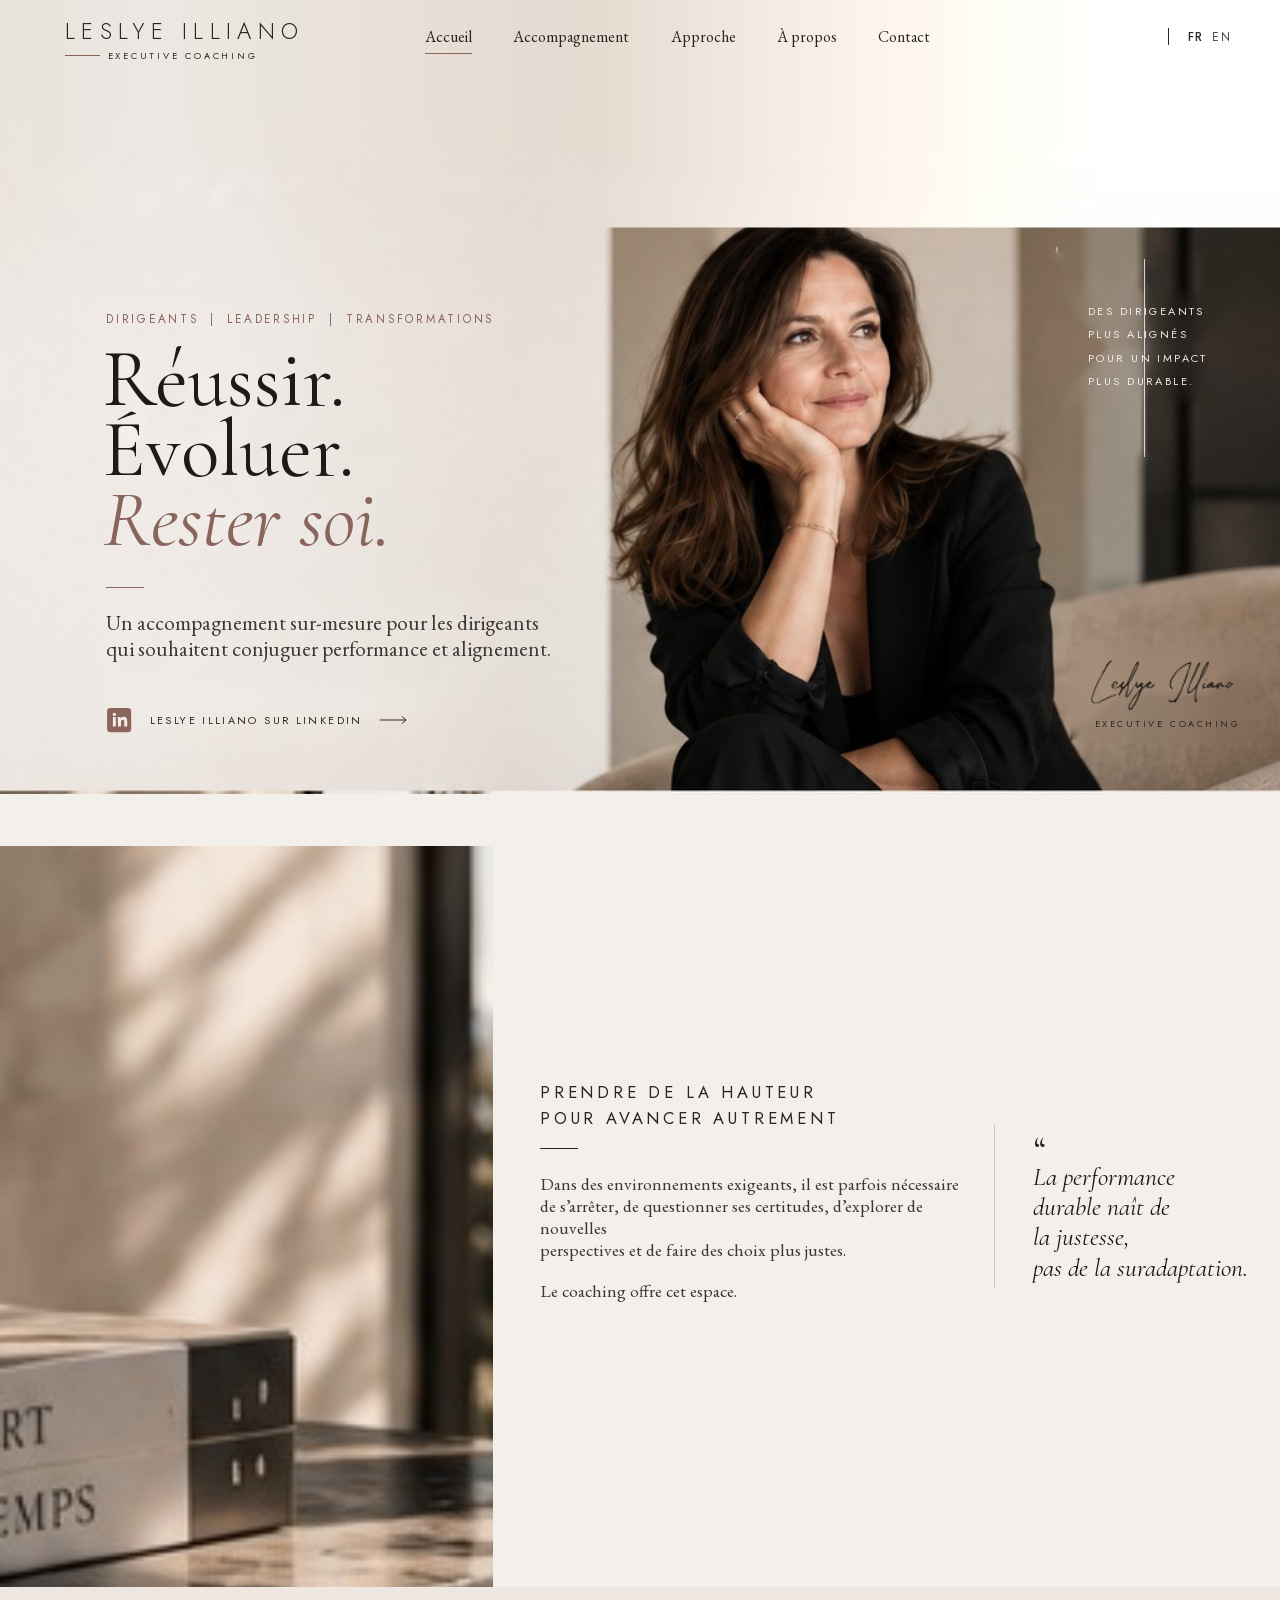
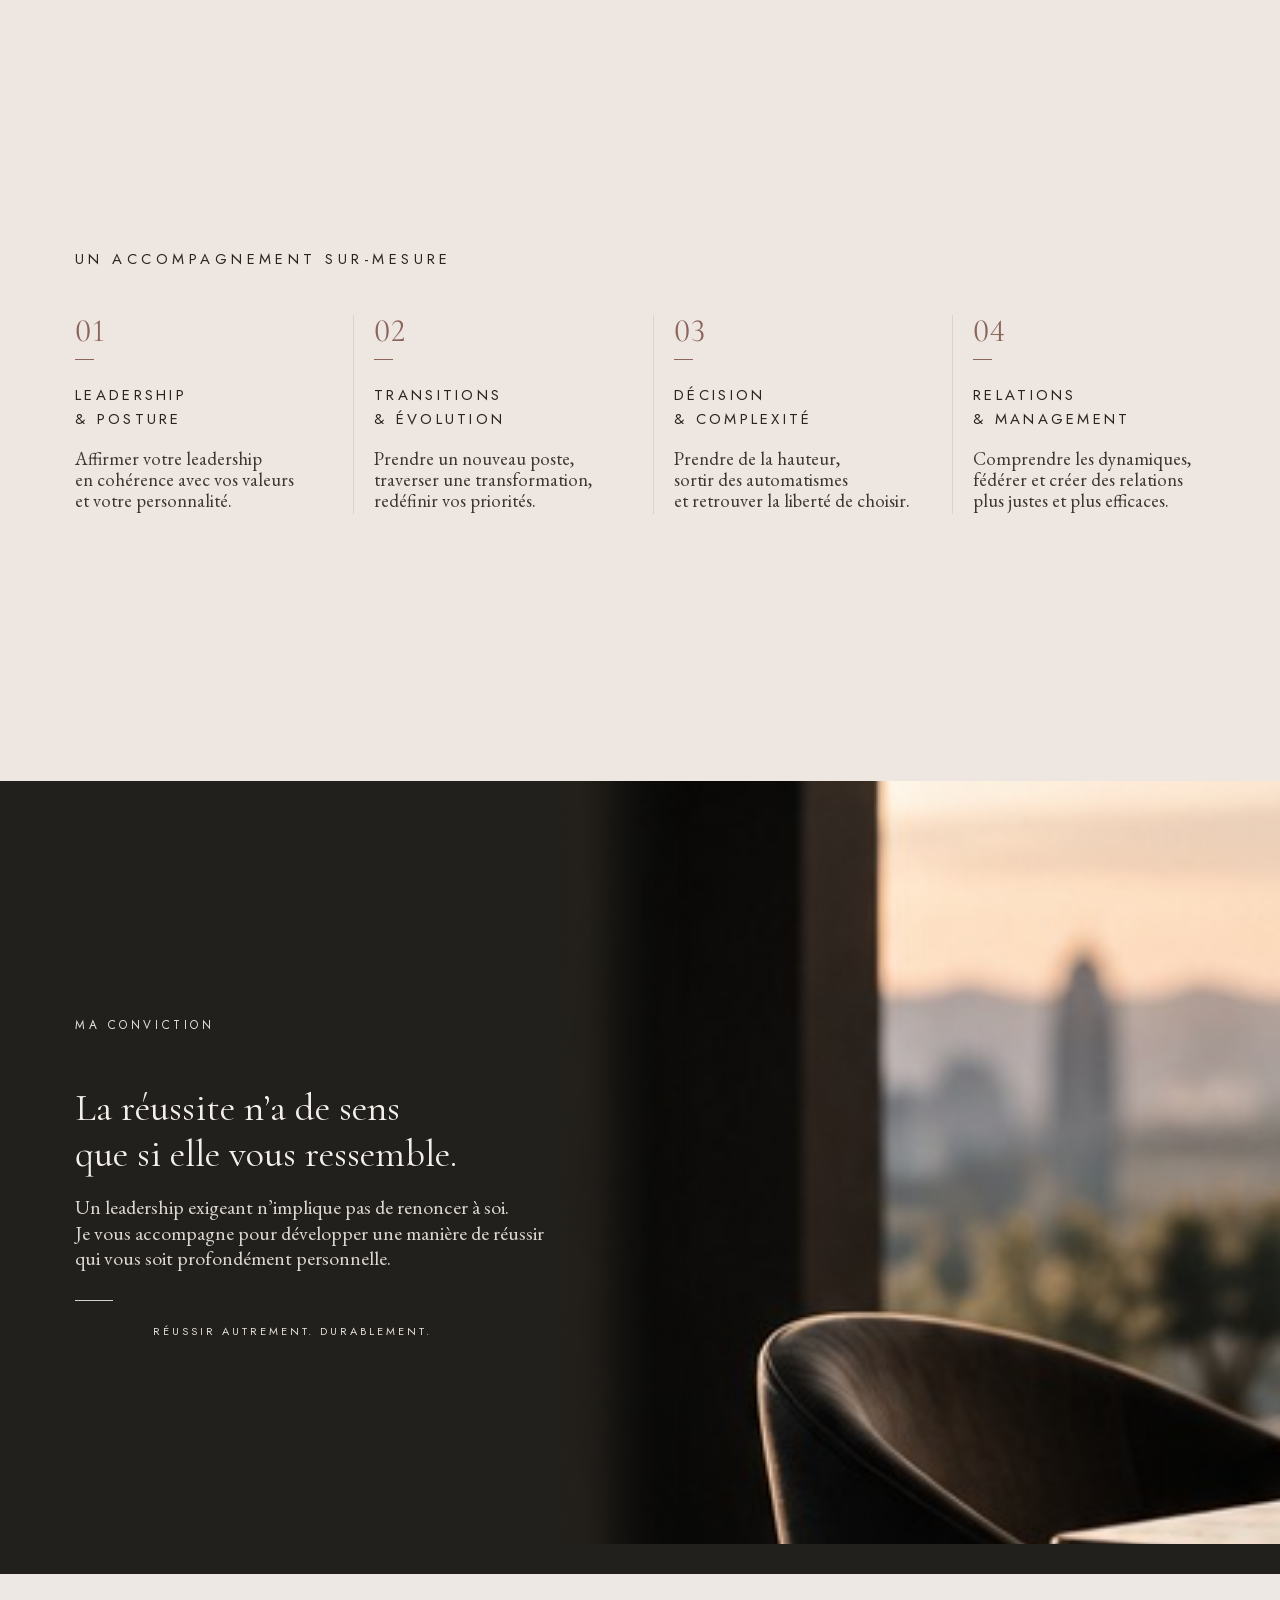
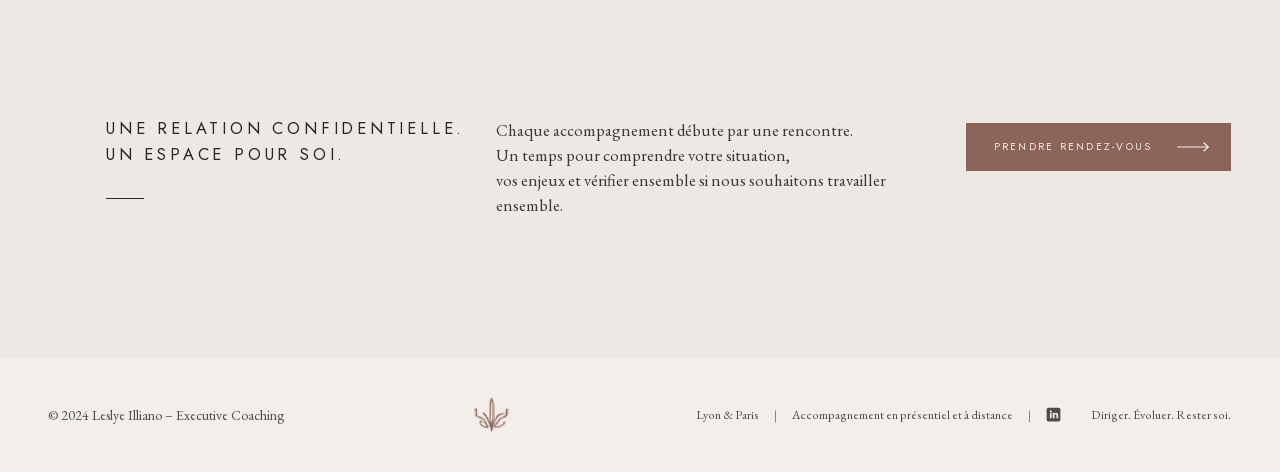
==== index.html @ 9c1503a8 "Nettoyage de la page rendez-vous, LinkedIn dans le hero, fiabilisation des apparitions Co-Authored-B" ====
<!DOCTYPE html>
<html lang="fr">
<head>
<meta charset="utf-8">
<meta name="viewport" content="width=device-width, initial-scale=1">
<title>Leslye Illiano – Executive Coaching</title>
<meta name="description" content="Un accompagnement sur-mesure pour les dirigeants qui souhaitent conjuguer performance et alignement. Réussir. Évoluer. Rester soi.">
<link rel="stylesheet" href="fonts.css?v=14">
<link rel="stylesheet" href="style.css?v=14">
</head>
<body>

<!-- ===== HEADER (fixe) ===== -->
<header class="header" id="header">
  <a class="logo" href="#accueil">
    <span class="logo-name">LESLYE ILLIANO</span>
    <span class="logo-sub"><i></i>EXECUTIVE COACHING</span>
  </a>
  <nav class="nav">
    <a href="#accueil" class="active">Accueil</a>
    <a href="#accompagnement">Accompagnement</a>
    <a href="#approche">Approche</a>
    <a href="#apropos">À propos</a>
    <a href="#contact">Contact</a>
  </nav>
  <div class="lang"><span class="bar"></span><a href="#" class="on">FR</a><a href="#">EN</a></div>
</header>

<!-- ===== HERO ===== -->
<section class="hero" id="accueil">
  <div class="hero-bg"></div>
  <div class="inner">
    <div class="hero-left">
      <p class="hero-tags reveal" style="--d:.1s">DIRIGEANTS&nbsp;&nbsp;|&nbsp;&nbsp;LEADERSHIP&nbsp;&nbsp;|&nbsp;&nbsp;TRANSFORMATIONS</p>
      <h1 class="hero-title"><span class="reveal" style="--d:.25s">Réussir.</span><span class="reveal" style="--d:.4s">Évoluer.</span><span class="reveal rose" style="--d:.55s"><em>Rester soi.</em></span></h1>
      <span class="rule rule-rose reveal line" style="--d:.7s"></span>
      <p class="hero-text reveal" style="--d:.8s">Un accompagnement sur-mesure pour les dirigeants<br> qui souhaitent conjuguer performance et alignement.</p>
      <a class="hero-linkedin reveal" style="--d:1s" href="https://www.linkedin.com/in/leslye-illiano1234/" target="_blank" rel="noopener">
        <span class="li-badge"><svg viewBox="0 0 24 24" aria-hidden="true"><rect x="1" y="1" width="22" height="22" rx="3"/><path class="in" d="M6.3 9.2h2.7v8.6H6.3zM7.65 5.2a1.55 1.55 0 1 1 0 3.1 1.55 1.55 0 0 1 0-3.1zM10.7 9.2h2.6v1.2c.4-.7 1.3-1.4 2.7-1.4 2.9 0 3.4 1.9 3.4 4.3v4.5h-2.7v-4c0-1 0-2.2-1.4-2.2s-1.6 1-1.6 2.1v4.1h-2.7z"/></svg></span>
        <span>Leslye Illiano sur LinkedIn</span>
        <svg class="arrow" viewBox="0 0 26 8"><path d="M0 4h24.5M21 .8 24.6 4 21 7.2"/></svg>
      </a>
    </div>

    <span class="vline vline-2 reveal line-v" style="--d:1.1s"></span>
    <p class="hero-right reveal" style="--d:1.2s">DES DIRIGEANTS<br> PLUS ALIGNÉS<br> POUR UN IMPACT<br> PLUS DURABLE.</p>

    <div class="signature reveal" style="--d:1.4s">
      <img src="assets/signature.png" alt="Leslye Illiano">
      <span>EXECUTIVE COACHING</span>
    </div>
  </div>
</section>

<!-- ===== HAUTEUR ===== -->
<section class="hauteur" id="approche">
  <div class="hauteur-photo photo-reveal" data-parallax="0.07"><img src="assets/table.jpg" alt=""></div>
  <div class="inner">
    <div class="hauteur-body">
      <h2 class="caps-title reveal" style="--d:.1s">PRENDRE DE LA HAUTEUR<br> POUR AVANCER AUTREMENT</h2>
      <span class="rule rule-dark reveal line" style="--d:.3s"></span>
      <p class="reveal" style="--d:.4s">Dans des environnements exigeants, il est parfois nécessaire<br> de s’arrêter, de questionner ses certitudes, d’explorer de nouvelles<br> perspectives et de faire des choix plus justes.</p>
      <p class="last reveal" style="--d:.55s">Le coaching offre cet espace.</p>
    </div>
    <blockquote class="quote reveal" style="--d:.7s">
      <span class="qmark">“</span>
      <p>La performance<br> durable naît de<br> la justesse,<br> pas de la suradaptation.</p>
    </blockquote>
  </div>
</section>

<!-- ===== ACCOMPAGNEMENT ===== -->
<section class="offres" id="accompagnement">
  <div class="inner">
    <p class="section-label reveal" style="--d:.1s">UN ACCOMPAGNEMENT SUR-MESURE</p>
    <div class="cols">
      <article class="col reveal" style="--d:.25s">
        <span class="num">01</span><span class="rule rule-num"></span>
        <h3>LEADERSHIP<br> &amp; POSTURE</h3>
        <p>Affirmer votre leadership<br> en cohérence avec vos valeurs<br> et votre personnalité.</p>
      </article>
      <article class="col reveal" style="--d:.4s">
        <span class="num">02</span><span class="rule rule-num"></span>
        <h3>TRANSITIONS<br> &amp; ÉVOLUTION</h3>
        <p>Prendre un nouveau poste,<br> traverser une transformation,<br> redéfinir vos priorités.</p>
      </article>
      <article class="col reveal" style="--d:.55s">
        <span class="num">03</span><span class="rule rule-num"></span>
        <h3>DÉCISION<br> &amp; COMPLEXITÉ</h3>
        <p>Prendre de la hauteur,<br> sortir des automatismes<br> et retrouver la liberté de choisir.</p>
      </article>
      <article class="col reveal" style="--d:.7s">
        <span class="num">04</span><span class="rule rule-num"></span>
        <h3>RELATIONS<br> &amp; MANAGEMENT</h3>
        <p>Comprendre les dynamiques,<br> fédérer et créer des relations<br> plus justes et plus efficaces.</p>
      </article>
    </div>
  </div>
</section>

<!-- ===== CONVICTION ===== -->
<section class="conviction" id="apropos">
  <div class="conviction-photo photo-reveal" data-parallax="0.07"><img src="assets/city.jpg" alt=""></div>
  <div class="inner">
    <div class="conviction-body">
      <p class="section-label light reveal" style="--d:.1s">MA CONVICTION</p>
      <span class="rule rule-light reveal line" style="--d:.25s"></span>
      <h2 class="reveal" style="--d:.35s">La réussite n’a de sens<br> que si elle vous ressemble.</h2>
      <p class="text reveal" style="--d:.55s">Un leadership exigeant n’implique pas de renoncer à soi.<br> Je vous accompagne pour développer une manière de réussir<br> qui vous soit profondément personnelle.</p>
      <span class="rule rule-light rule-bottom reveal line" style="--d:.7s"></span>
      <p class="claim reveal" style="--d:.8s">RÉUSSIR AUTREMENT. DURABLEMENT.</p>
    </div>
  </div>
</section>

<!-- ===== CONTACT ===== -->
<section class="contact" id="contact">
  <div class="inner">
    <div class="contact-left">
      <h2 class="caps-title reveal" style="--d:.1s">UNE RELATION CONFIDENTIELLE.<br> UN ESPACE POUR SOI.</h2>
      <span class="rule rule-dark reveal line" style="--d:.3s"></span>
    </div>
    <p class="contact-text reveal" style="--d:.35s">Chaque accompagnement débute par une rencontre.<br> Un temps pour comprendre votre situation,<br> vos enjeux et vérifier ensemble si nous souhaitons travailler ensemble.</p>
    <a href="rendez-vous.html" class="btn btn-contact reveal" style="--d:.55s">PRENDRE RENDEZ-VOUS
      <svg class="arrow" viewBox="0 0 26 8"><path d="M0 4h24.5M21 .8 24.6 4 21 7.2"/></svg>
    </a>
  </div>
</section>

<!-- ===== FOOTER ===== -->
<footer class="footer">
  <div class="inner">
    <p class="copy">© 2024 Leslye Illiano – Executive Coaching</p>
    <img class="lotus" src="assets/lotus.png" alt="">
    <p class="meta">
      <span>Lyon &amp; Paris</span><span class="sep">|</span>
      <span>Accompagnement en présentiel et à distance</span><span class="sep">|</span>
      <a href="https://www.linkedin.com/in/leslye-illiano1234/" class="linkedin" target="_blank" rel="noopener" aria-label="Profil LinkedIn de Leslye Illiano"><svg viewBox="0 0 24 24"><rect x="1" y="1" width="22" height="22" rx="3"/><path class="in" d="M6.3 9.2h2.7v8.6H6.3zM7.65 5.2a1.55 1.55 0 1 1 0 3.1 1.55 1.55 0 0 1 0-3.1zM10.7 9.2h2.6v1.2c.4-.7 1.3-1.4 2.7-1.4 2.9 0 3.4 1.9 3.4 4.3v4.5h-2.7v-4c0-1 0-2.2-1.4-2.2s-1.6 1-1.6 2.1v4.1h-2.7z"/></svg></a>
      <span>Diriger. Évoluer. Rester soi.</span>
    </p>
  </div>
</footer>

<script src="script.js?v=14"></script>
</body>
</html>
---- fonts.css ----
@font-face { font-family: 'Cormorant Garamond'; font-style: italic; font-weight: 400; font-display: swap; src: url('assets/fonts/CormorantGaramond-400i.woff2') format('woff2'); }
@font-face { font-family: 'Cormorant Garamond'; font-style: normal; font-weight: 400; font-display: swap; src: url('assets/fonts/CormorantGaramond-400.woff2') format('woff2'); }
@font-face { font-family: 'Cormorant Garamond'; font-style: normal; font-weight: 500; font-display: swap; src: url('assets/fonts/CormorantGaramond-500.woff2') format('woff2'); }
@font-face { font-family: 'EB Garamond'; font-style: italic; font-weight: 400; font-display: swap; src: url('assets/fonts/EBGaramond-400i.woff2') format('woff2'); }
@font-face { font-family: 'EB Garamond'; font-style: normal; font-weight: 400; font-display: swap; src: url('assets/fonts/EBGaramond-400.woff2') format('woff2'); }
@font-face { font-family: 'Jost'; font-style: normal; font-weight: 300; font-display: swap; src: url('assets/fonts/Jost-300.woff2') format('woff2'); }
@font-face { font-family: 'Jost'; font-style: normal; font-weight: 400; font-display: swap; src: url('assets/fonts/Jost-400.woff2') format('woff2'); }
@font-face { font-family: 'Jost'; font-style: normal; font-weight: 500; font-display: swap; src: url('assets/fonts/Jost-500.woff2') format('woff2'); }
---- style.css ----
/* ------------------------------------------------------------------
   Leslye Illiano – Executive Coaching
   Calibrage : maquette 1024 px de large → 1rem = 10 px à 1024 px.
   Mise en page fluide : les blocs se placent en flux, le texte peut
   se réorganiser si nécessaire.
   ------------------------------------------------------------------ */
:root {
  --ink: #2b2520;
  --ink-soft: #3d3733;
  --rose: #8b645a;
  --rose-text: #89655c;
  --cream: #f3eee9;
  --bg-hauteur: #f3efea;
  --bg-offres: #eee6e0;
  --bg-dark: #22201c;
  --bg-contact: #eee8e5;
  --bg-footer: #f3eee9;
  --serif: "EB Garamond", "Cormorant Garamond", Georgia, serif;
  --display: "Cormorant Garamond", "EB Garamond", Georgia, serif;
  --sans: "Jost", "Futura", "Helvetica Neue", Arial, sans-serif;
  --ease: cubic-bezier(.2, .65, .2, 1);
  --section-h: min(100vh, 62vw);   /* hauteur "expérience" d'une section, sans vide excessif */
}

html { font-size: calc(100vw / 102.4); -webkit-text-size-adjust: 100%; scroll-behavior: smooth; }
* { box-sizing: border-box; margin: 0; padding: 0; }
body { font-family: var(--serif); color: var(--ink); background: var(--cream); -webkit-font-smoothing: antialiased; overflow-x: hidden; }
a { color: inherit; text-decoration: none; }
img { display: block; max-width: 100%; }

section, footer { position: relative; width: 100%; overflow: hidden; }
section { min-height: var(--section-h); display: flex; align-items: center; scroll-margin-top: 6rem; }
.inner { position: relative; width: 100%; }

/* ==================== apparition au scroll ==================== */
.reveal { opacity: 0; transform: translateY(2.4rem); transition: opacity 1.2s var(--ease) var(--d, 0s), transform 1.2s var(--ease) var(--d, 0s); will-change: opacity, transform; }
.reveal.in { opacity: 1; transform: none; }
.reveal.line { transform: scaleX(0); transform-origin: left center; }
.reveal.line-v { transform: scaleY(0); transform-origin: center top; }
.reveal.line.in, .reveal.line-v.in { transform: none; }
.photo-reveal img { transform: scale(1.08); transition: transform 2.2s var(--ease); }
.photo-reveal.in img { transform: scale(1); }
[data-parallax] { will-change: transform; }

/* ==================== éléments communs ==================== */
.rule { display: block; height: 0.1rem; width: 3rem; }
.rule-rose { background: var(--rose); }
.rule-dark { background: var(--ink); }
.rule-light { background: #d8d2cb; }
.rule-num { background: var(--rose); width: 1.5rem; }

.arrow { width: 2.6rem; height: 0.8rem; fill: none; stroke: currentColor; stroke-width: 0.9; stroke-linecap: round; stroke-linejoin: round; overflow: visible; transition: transform .4s var(--ease); flex: none; }

.btn {
  display: inline-flex; align-items: center; justify-content: space-between; gap: 2rem;
  background: var(--rose); color: #f4efe9;
  font-family: var(--sans); font-weight: 400; font-size: 0.82rem; letter-spacing: 0.22em; line-height: 1.2;
  padding: 0 1.6rem 0 2.2rem; height: 3.6rem; white-space: nowrap;
  transition: background .3s, opacity 1.2s var(--ease) var(--d, 0s), transform 1.2s var(--ease) var(--d, 0s);
}
.btn:hover { background: #7a564d; }
.btn:hover .arrow { transform: translateX(0.4rem); }
.btn .arrow { width: 2.7rem; }

.caps-title { font-family: var(--sans); font-weight: 400; font-size: 1.32rem; letter-spacing: 0.23em; line-height: 2.1rem; color: var(--ink); }
.section-label { font-family: var(--sans); font-weight: 400; letter-spacing: 0.3em; color: var(--ink); }

/* ==================== HEADER (fixe) ==================== */
.header { position: fixed; top: 0; left: 0; right: 0; height: 6rem; z-index: 100; transition: background-color .5s var(--ease), box-shadow .5s var(--ease); }
.header.scrolled { background-color: rgba(243, 238, 233, .94); -webkit-backdrop-filter: blur(10px); backdrop-filter: blur(10px); box-shadow: 0 0.1rem 0 rgba(43, 37, 32, .06); }
.logo { position: absolute; left: 5.2rem; top: 1.6rem; font-family: var(--sans); color: var(--ink); }
.logo-name { display: block; font-weight: 300; font-size: 1.8rem; letter-spacing: 0.28em; line-height: 1.8rem; white-space: nowrap; }
.logo-sub { display: flex; align-items: center; margin-top: 0.5rem; font-size: 0.74rem; letter-spacing: 0.3em; font-weight: 400; color: var(--ink); white-space: nowrap; }
.logo-sub i { display: inline-block; width: 2.8rem; height: 0.1rem; background: var(--rose); margin-right: 0.6rem; }
.nav { position: absolute; left: 34rem; top: 2.15rem; display: flex; gap: 3.3rem; font-size: 1.25rem; line-height: 1.6rem; color: var(--ink); }
.nav a { position: relative; white-space: nowrap; transition: color .3s; }
.nav a::after { content: ""; position: absolute; left: 0; right: 0; bottom: -0.55rem; height: 0.1rem; background: var(--rose); transform: scaleX(0); transform-origin: left center; transition: transform .45s var(--ease); }
.nav a.active::after, .nav a:hover::after { transform: scaleX(1); }
.nav a:hover { color: var(--rose); }
.lang { position: absolute; right: 3.9rem; top: 2.2rem; display: flex; align-items: center; font-family: var(--sans); font-size: 0.95rem; letter-spacing: 0.12em; color: var(--ink); }
.lang .bar { width: 0.1rem; height: 1.4rem; background: var(--ink); margin-right: 1.5rem; }
.lang a { margin-left: 0.7rem; opacity: 0.85; }
.lang a.on { margin-left: 0; font-weight: 500; opacity: 1; }

/* ==================== HERO ==================== */
.hero { height: clamp(51.3rem, 100vh, 62vw); background: #efeae6; display: block; }
.hero-bg { position: absolute; inset: 0; background: #efeae6 url("assets/hero.jpg") center bottom / 100% auto no-repeat; }
.hero .inner { position: absolute; left: 0; right: 0; bottom: 0; height: 51.3rem; }

.hero-left { position: absolute; left: 8.5rem; top: 12.7rem; width: 40rem; }
.hero-tags { font-family: var(--sans); font-weight: 400; font-size: 0.92rem; letter-spacing: 0.24em; color: var(--rose-text); white-space: nowrap; }
.hero-title { margin: 1.4rem 0 0 -0.3rem; font-family: var(--display); font-weight: 400; font-size: 6.4rem; line-height: 5.6rem; color: #1e1a17; }
.hero-title span { display: block; }
.hero-title span.rose { color: var(--rose-text); }
.hero-title em { font-style: italic; font-weight: 400; }
.hero-left .rule-rose { margin-top: 2.6rem; }
.hero-text { margin-top: 1.7rem; font-size: 1.68rem; line-height: 2.1rem; color: var(--ink-soft); max-width: 38rem; }

.vline { position: absolute; width: 0.1rem; background: rgba(255,255,255,.75); }
.vline-2 { left: 91.5rem; top: 8.5rem; height: 15.8rem; }
.hero-right { position: absolute; left: 87rem; top: 11.8rem; font-family: var(--sans); font-weight: 400; font-size: 0.88rem; letter-spacing: 0.22em; line-height: 1.86rem; color: #f3eee9; white-space: nowrap; }
.signature { position: absolute; left: 86.8rem; top: 40.5rem; width: 13.2rem; text-align: center; }
.signature img { width: 13.2rem; height: auto; }
.signature span { display: block; margin-top: 0.4rem; font-family: var(--sans); font-size: 0.72rem; letter-spacing: 0.28em; color: #2b2520; white-space: nowrap; }

/* ==================== HAUTEUR ==================== */
.hauteur { background: var(--bg-hauteur); }
.hauteur-photo { position: absolute; left: 0; top: 0; bottom: 0; width: 39.4rem; overflow: hidden; }
.hauteur-photo img { position: absolute; left: 0; top: -8%; width: 100%; height: 116%; object-fit: cover; }
.hauteur .inner { display: flex; align-items: flex-start; padding: 3.7rem 2.6rem 3.7rem 43.2rem; gap: 2rem; }
.hauteur-body { flex: 1 1 auto; max-width: 38.5rem; }
.hauteur-body .rule-dark { margin: 1.3rem 0 1.9rem; }
.hauteur-body p { font-size: 1.4rem; line-height: 1.75rem; color: var(--ink-soft); }
.hauteur-body p.last { margin-top: 1.6rem; }
.quote { position: relative; flex: 0 0 auto; margin-top: 3.6rem; padding: 0.6rem 0 0.4rem 3rem; border-left: 0.1rem solid #cfc6bd; }
.quote .qmark { display: block; font-family: var(--display); font-size: 3rem; line-height: 1; height: 1.6rem; color: var(--ink); }
.quote p { margin-top: 0.8rem; font-family: var(--display); font-style: italic; font-weight: 400; font-size: 2.05rem; line-height: 2.43rem; color: #1e1a17; }

/* ==================== OFFRES ==================== */
.offres { background: var(--bg-offres); }
.offres .inner { padding: 2.3rem 4rem 2.6rem 6rem; }
.offres .section-label { font-size: 1.19rem; }
.cols { display: grid; grid-template-columns: repeat(4, 1fr); column-gap: 3.4rem; margin-top: 2.4rem; }
.col { position: relative; padding: 1.2rem 0 0; }
.col + .col::before { content: ""; position: absolute; left: -1.7rem; top: 1.2rem; bottom: 0.2rem; width: 0.1rem; background: rgba(60,40,30,.10); transition: opacity .5s var(--ease); }
/* fond animé au survol : un calque qui déborde légèrement de la carte */
.col::after { content: ""; position: absolute; inset: -0.6rem -1.4rem -1.4rem -1.4rem; background: var(--rose); border-radius: 0.2rem; opacity: 0; transform: scaleY(.92); transform-origin: center top; transition: opacity .55s var(--ease), transform .55s var(--ease); z-index: 0; pointer-events: none; }
.col > * { position: relative; z-index: 1; transition: color .5s var(--ease), background-color .5s var(--ease); }
.col:hover::after, .col:focus-within::after { opacity: 1; transform: scaleY(1); }
.col:hover + .col::before, .col:hover::before { opacity: 0; }
.col:hover .num, .col:hover h3, .col:hover p { color: #f6f0ea; }
.col:hover .rule-num { background: rgba(246,240,234,.7); }
.num { display: block; font-family: var(--display); font-weight: 400; font-size: 2.6rem; line-height: 2.6rem; letter-spacing: 0.04em; color: var(--rose-text); font-variant-numeric: lining-nums; }
.col .rule-num { margin: 0.9rem 0 1.9rem; }
.col h3 { font-family: var(--sans); font-weight: 400; font-size: 1.2rem; letter-spacing: 0.22em; line-height: 1.9rem; color: var(--ink); }
.col p { margin-top: 1.3rem; padding-bottom: 0.4rem; font-size: 1.48rem; line-height: 1.7rem; color: var(--ink-soft); }

/* ==================== CONVICTION ==================== */
.conviction { background: var(--bg-dark); color: var(--cream); }
.conviction-photo { position: absolute; left: 43rem; top: 0; bottom: 0; right: 0; overflow: hidden; }
.conviction-photo img { position: absolute; left: 0; top: -8%; width: 100%; height: 116%; object-fit: cover; object-position: left center; }
.conviction-photo::after { content: ""; position: absolute; inset: 0 auto 0 0; width: 12rem; background: linear-gradient(90deg, var(--bg-dark) 0%, rgba(34,32,28,0) 100%); }
.conviction .inner { padding: 2.6rem 0 2.6rem 6rem; }
.conviction-body { max-width: 40rem; }
.conviction .section-label { font-size: 0.95rem; letter-spacing: 0.3em; color: #e6e0d9; }
.conviction .rule-light { margin: 1.6rem 0 2.5rem; }
.conviction h2 { font-family: var(--display); font-weight: 400; font-size: 3.1rem; line-height: 3.7rem; color: #f3eee9; }
.conviction .text { margin-top: 1.4rem; font-size: 1.58rem; line-height: 2.05rem; color: #ddd7d0; }
.conviction .rule-bottom { margin: 2.2rem 0 1.8rem; }
.conviction .claim { margin-left: 6.2rem; font-family: var(--sans); font-size: 0.88rem; letter-spacing: 0.27em; color: #e6e0d9; white-space: nowrap; }

/* ==================== CONTACT ==================== */
.contact { background: var(--bg-contact); min-height: min(45vh, 30vw); }
.contact .inner { display: flex; align-items: flex-start; gap: 2.4rem; padding: 3rem 3.9rem 3rem 8.5rem; }
.contact-left { flex: 0 0 auto; }
.contact-left .rule-dark { margin-top: 2.4rem; }
.contact-text { flex: 1 1 auto; margin-top: 0.2rem; font-size: 1.33rem; line-height: 2rem; color: var(--ink-soft); }
.btn-contact { flex: 0 0 auto; margin-top: 0.6rem; min-width: 20.7rem; height: 3.8rem; }

/* ==================== FOOTER ==================== */
.footer { background: var(--bg-footer); }
.footer .inner { display: flex; align-items: center; justify-content: space-between; gap: 3rem; padding: 2.5rem 3.9rem 2.6rem 3.8rem; }
.copy { font-size: 1.13rem; color: #4f4a45; white-space: nowrap; }
.lotus { width: 4.4rem; height: auto; margin-top: -1.2rem; }
.meta { display: flex; align-items: center; font-size: 0.98rem; color: #4f4a45; white-space: nowrap; }
.meta .sep { margin: 0 1.2rem; color: #8a837c; }
.linkedin { display: inline-flex; margin-right: 2.4rem; }
.linkedin svg { width: 1.2rem; height: 1.2rem; fill: #4f4a45; }
.linkedin svg .in { fill: var(--bg-footer); }

/* ==================== MOBILE (< 760 px) ==================== */
@media (max-width: 760px) {
  html { font-size: 10px; }
  section { min-height: 0; display: block; }
  .header { height: 5.6rem; background-color: rgba(243,238,233,.94); }
  .logo { left: 2rem; top: 1.4rem; }
  .nav, .lang { display: none; }
  .hero { height: auto; padding: 0; display: flex; flex-direction: column-reverse; align-items: stretch; }
  .hero-bg { position: relative; inset: auto; height: 105vw; background-size: auto 150%; background-position: 62% 100%; }
  .hero .inner { position: relative; height: auto; padding: 8rem 2.4rem 3.6rem; }
  .hero-left { position: relative; left: 0; top: 0; width: auto; }
  .hero-tags { white-space: normal; }
  .hero-title { font-size: 4.6rem; line-height: 4.4rem; }
  .hero-text { font-size: 1.6rem; line-height: 2.2rem; }
  .hero-text br, .hauteur-body p br, .conviction .text br, .contact-text br, .col p br { display: none; }
  .vline, .hero-right, .signature { display: none; }
  .hauteur-photo { position: relative; width: 100%; height: 26rem; }
  .hauteur .inner { flex-direction: column; padding: 3.2rem 2.4rem 4rem; }
  .hauteur-body { max-width: none; }
  .quote { margin-top: 1rem; }
  .offres .inner { padding: 4rem 2.4rem; }
  .cols { grid-template-columns: 1fr; row-gap: 3rem; }
  .col + .col::before { display: none; }
  .col::after { inset: -1.2rem -1.6rem -1.6rem -1.6rem; }
  .conviction-photo { position: relative; left: 0; height: 26rem; }
  .conviction-photo::after { display: none; }
  .conviction .inner { padding: 3.2rem 2.4rem 4rem; }
  .conviction-body { max-width: none; }
  .conviction h2 { font-size: 3rem; line-height: 3.5rem; }
  .conviction .claim { margin-left: 0; white-space: normal; }
  .contact .inner { flex-direction: column; gap: 2rem; padding: 4rem 2.4rem; }
  .btn-contact { min-width: 0; height: 4rem; }
  .footer .inner { flex-direction: column; text-align: center; gap: 1.6rem; padding: 2.4rem; }
  .lotus { margin: 0; }
  .meta { flex-wrap: wrap; justify-content: center; white-space: normal; }
}

/* ==================== mode calibrage (dev, ?calib) ==================== */
.calib section { min-height: 0; }
.calib .hero { height: 51.3rem; }
.calib .contact { min-height: 0; }

/* ==================================================================
   PAGE RENDEZ-VOUS (rendez-vous.html) — version sombre
   ================================================================== */
.page-rdv {
  --ink: #ece6df;
  --ink-soft: #c9c2ba;
  --rose-clair: #c9a08e;
  background: var(--bg-dark);
  color: var(--ink);
}

/* --- en-tête sur fond sombre --- */
.page-rdv .header,
.page-rdv .header.scrolled { background-color: rgba(28,26,23,.88); box-shadow: 0 0.1rem 0 rgba(236,230,223,.07); }
.page-rdv .logo, .page-rdv .nav, .page-rdv .lang { color: var(--ink); }
.page-rdv .logo-sub i { background: var(--rose-clair); }
.page-rdv .nav a::after { background: var(--rose-clair); }
.page-rdv .nav a:hover { color: var(--rose-clair); }
.page-rdv .lang .bar { background: rgba(236,230,223,.45); }

/* --- corps de la page --- */
.rdv-page { position: relative; min-height: 100vh; padding: 13rem 8.5rem 8rem; overflow: hidden; }
.rdv-glow { position: absolute; top: -28rem; right: -18rem; width: 72rem; height: 72rem; border-radius: 50%; background: radial-gradient(circle, rgba(139,100,90,.26) 0%, rgba(139,100,90,0) 68%); pointer-events: none; }
.rdv-page .inner { display: flex; align-items: flex-start; gap: 8rem; }

/* --- colonne de gauche --- */
.rdv-aside { flex: 0 0 33rem; padding-top: 0.4rem; }
.rdv-aside .section-label { display: block; font-size: 0.95rem; color: var(--rose-clair); }
.rdv-aside .rule-light { background: rgba(236,230,223,.3); margin: 1.6rem 0 2.8rem; }
.rdv-aside h1 { font-family: var(--display); font-weight: 400; font-size: 3.6rem; line-height: 4.1rem; color: #f5f0ea; }
.rdv-intro { margin-top: 2rem; font-size: 1.5rem; line-height: 2.25rem; color: var(--ink-soft); }
.rdv-points { list-style: none; margin-top: 3rem; }
.rdv-points li { position: relative; padding-left: 2.4rem; font-size: 1.36rem; line-height: 1.9rem; color: var(--ink-soft); }
.rdv-points li + li { margin-top: 1.3rem; }
.rdv-points li::before { content: ""; position: absolute; left: 0; top: 0.95rem; width: 1.4rem; height: 0.1rem; background: var(--rose-clair); }
.rdv-back { display: inline-flex; align-items: center; gap: 1.2rem; margin-top: 4rem; font-family: var(--sans); font-size: 0.86rem; letter-spacing: 0.22em; text-transform: uppercase; color: var(--ink-soft); transition: color .35s var(--ease); }
.rdv-back:hover { color: var(--rose-clair); }
.rdv-back .arrow-back { width: 2.4rem; }
.rdv-back:hover .arrow-back { transform: translateX(-0.4rem); }

/* --- formulaire --- */
.rdv-form { flex: 1 1 auto; min-width: 0; }
.field-row { display: grid; grid-template-columns: 1fr 1fr; gap: 0 3.6rem; }
.field { position: relative; margin-bottom: 3.3rem; }
.field label { display: block; font-family: var(--sans); font-weight: 400; font-size: 0.86rem; letter-spacing: 0.22em; text-transform: uppercase; color: #9d958c; transition: color .4s var(--ease); }
.field label i { font-style: normal; color: var(--rose-clair); }

.field input[type="text"], .field input[type="email"], .field input[type="tel"], .field select, .field textarea {
  display: block; width: 100%; margin-top: 1rem; padding: 0 0 0.9rem;
  font-family: var(--serif); font-size: 1.55rem; line-height: 2rem; color: #f2ede7;
  background: transparent; border: 0; border-bottom: 0.1rem solid rgba(236,230,223,.2);
  border-radius: 0; -webkit-appearance: none; appearance: none;
  transition: border-color .45s var(--ease);
}
.field textarea { resize: vertical; min-height: 7rem; }
.field input:focus, .field select:focus, .field textarea:focus { outline: none; border-bottom-color: rgba(236,230,223,.34); }
.field select option { background: #22201c; color: #f2ede7; }

/* trait qui se déploie au focus */
.field::after { content: ""; position: absolute; left: 0; right: 0; bottom: 0; height: 0.1rem; background: var(--rose-clair); transform: scaleX(0); transform-origin: left center; transition: transform .5s var(--ease); }
.field:focus-within::after { transform: scaleX(1); }
.field:focus-within label { color: var(--rose-clair); }

/* menu déroulant */
.select-wrap { position: relative; display: block; }
.select-wrap select { cursor: pointer; padding-right: 3rem; }
.select-wrap .caret { position: absolute; right: 0.2rem; bottom: 1.5rem; width: 1.2rem; height: 0.8rem; fill: none; stroke: #c9c2ba; stroke-width: 1.1; stroke-linecap: round; stroke-linejoin: round; pointer-events: none; transition: stroke .4s var(--ease); }
.select-wrap:focus-within .caret { stroke: var(--rose-clair); }

/* case à cocher */
.field-consent { display: flex; align-items: flex-start; margin-top: 0.8rem; }
.field-consent::after { display: none; }
.field-consent input { position: absolute; opacity: 0; width: 1.6rem; height: 1.6rem; margin: 0; cursor: pointer; }
.field-consent label { display: flex; align-items: flex-start; gap: 1.2rem; max-width: 46rem; font-family: var(--serif); font-size: 1.25rem; line-height: 1.9rem; letter-spacing: 0; text-transform: none; color: var(--ink-soft); cursor: pointer; }
.field-consent .box { flex: none; position: relative; width: 1.6rem; height: 1.6rem; margin-top: 0.2rem; border: 0.1rem solid rgba(236,230,223,.32); transition: background-color .35s var(--ease), border-color .35s var(--ease); }
.field-consent .box svg { position: absolute; inset: 0; margin: auto; width: 1rem; height: 0.85rem; fill: none; stroke: #22201c; stroke-width: 1.8; stroke-linecap: round; stroke-linejoin: round; stroke-dasharray: 16; stroke-dashoffset: 16; transition: stroke-dashoffset .4s var(--ease); }
.field-consent input:checked + label .box { background: var(--rose-clair); border-color: var(--rose-clair); }
.field-consent input:checked + label .box svg { stroke-dashoffset: 0; }
.field-consent input:focus-visible + label .box { box-shadow: 0 0 0 0.3rem rgba(201,160,142,.22); }

/* erreurs */
.field-error { position: absolute; left: 0; top: 100%; display: block; margin-top: 0.7rem; font-family: var(--sans); font-size: 0.92rem; letter-spacing: 0.06em; color: #d9927f; opacity: 0; transform: translateY(-0.3rem); transition: opacity .35s var(--ease), transform .35s var(--ease); }
.field.invalid .field-error { opacity: 1; transform: none; }
.field.invalid input, .field.invalid textarea, .field.invalid select { border-bottom-color: #d9927f; }
.field.invalid .box { border-color: #d9927f; }

/* pot de miel anti-spam */
.field-hp { position: absolute; left: -9999px; width: 1px; height: 1px; overflow: hidden; }

/* envoi */
.rdv-actions { display: flex; align-items: center; gap: 2.4rem; margin-top: 3.6rem; flex-wrap: wrap; }
.rdv-form .btn { border: 0; cursor: pointer; font-family: var(--sans); min-width: 22rem; height: 3.9rem; background: var(--rose); color: #f7f2ec; }
.rdv-form .btn:hover { background: var(--rose-clair); color: #22201c; }
.rdv-form .btn[disabled] { opacity: .5; cursor: default; }
.form-status { font-size: 1.28rem; line-height: 1.8rem; color: var(--ink-soft); opacity: 0; transform: translateY(0.4rem); transition: opacity .45s var(--ease), transform .45s var(--ease); }
.form-status.show { opacity: 1; transform: none; }
.form-status.error { color: #d9927f; }

/* pied de page sombre */
.page-rdv .footer { background: #1b1916; }
.page-rdv .copy, .page-rdv .meta { color: #9d958c; }
.page-rdv .meta .sep { color: #5f584f; }
.page-rdv .linkedin svg { fill: #9d958c; }
.page-rdv .linkedin svg .in { fill: #1b1916; }
.page-rdv .lotus { opacity: .75; }

@media (max-width: 1100px) {
  .rdv-page { padding: 11rem 5rem 6rem; }
  .rdv-page .inner { gap: 4.6rem; }
  .rdv-aside { flex-basis: 28rem; }
}
@media (max-width: 760px) {
  .rdv-page { padding: 9rem 2.4rem 5rem; }
  .rdv-page .inner { flex-direction: column; gap: 4rem; }
  .rdv-aside { flex: none; width: 100%; }
  .rdv-aside h1 { font-size: 3rem; line-height: 3.5rem; }
  .rdv-aside h1 br, .rdv-intro br { display: none; }
  .rdv-back { margin-top: 3rem; }
  .rdv-glow { top: -30rem; right: -30rem; }
  .field-row { grid-template-columns: 1fr; gap: 0; }
  .rdv-form .btn { width: 100%; min-width: 0; height: 4.4rem; }
  .rdv-actions { gap: 1.6rem; }
}

/* --- mise en avant du profil LinkedIn (page rendez-vous) --- */
.rdv-linkedin {
  display: inline-flex; align-items: center; gap: 1.6rem;
  margin-top: 3.4rem; padding: 1.4rem 2rem 1.4rem 1.6rem;
  border: 0.1rem solid rgba(236,230,223,.16);
  color: var(--ink-soft);
  transition: border-color .4s var(--ease), background-color .4s var(--ease), color .4s var(--ease);
}
.rdv-linkedin:hover { border-color: rgba(201,160,142,.55); background: rgba(201,160,142,.08); color: #f2ede7; }
.rdv-linkedin .li-icon { flex: none; display: inline-flex; }
.rdv-linkedin .li-icon svg { width: 2.2rem; height: 2.2rem; fill: var(--rose-clair); transition: fill .4s var(--ease); }
.rdv-linkedin .li-icon svg .in { fill: var(--bg-dark); }
.rdv-linkedin:hover .li-icon svg { fill: #e0b7a5; }
.rdv-linkedin .li-text { display: flex; flex-direction: column; gap: 0.3rem; font-family: var(--sans); font-size: 0.86rem; letter-spacing: 0.2em; text-transform: uppercase; line-height: 1.3; }
.rdv-linkedin .li-text b { font-family: var(--display); font-weight: 400; font-size: 1.7rem; letter-spacing: 0.02em; text-transform: none; color: #f2ede7; }
.rdv-linkedin .li-arrow { width: 2.2rem; margin-left: 0.6rem; }
.rdv-linkedin:hover .li-arrow { transform: translateX(0.4rem); }

/* --- icône LinkedIn du pied de page --- */
.linkedin svg { transition: fill .35s var(--ease), transform .35s var(--ease); }
.linkedin:hover svg { fill: var(--rose); transform: translateY(-0.15rem); }
.page-rdv .linkedin:hover svg { fill: var(--rose-clair); }

@media (max-width: 760px) {
  .rdv-linkedin { width: 100%; margin-top: 2.8rem; }
}

/* --- LinkedIn dans la première section (accueil) --- */
.hero-linkedin {
  display: inline-flex; align-items: center; gap: 1.4rem; margin-top: 3.6rem;
  font-family: var(--sans); font-weight: 400; font-size: 0.86rem; letter-spacing: 0.22em;
  text-transform: uppercase; color: var(--ink); white-space: nowrap;
  transition: color .4s var(--ease);
}
.hero-linkedin .li-badge { flex: none; display: inline-flex; }
.hero-linkedin .li-badge svg { width: 2.1rem; height: 2.1rem; fill: var(--rose); transition: fill .4s var(--ease); }
.hero-linkedin .li-badge svg .in { fill: #efeae6; }
.hero-linkedin .arrow { width: 2.2rem; }
.hero-linkedin:hover { color: var(--rose); }
.hero-linkedin:hover .li-badge svg { fill: #7a564d; }
.hero-linkedin:hover .arrow { transform: translateX(0.4rem); }

@media (max-width: 760px) {
  .hero-linkedin { margin-top: 2.8rem; white-space: normal; font-size: 0.9rem; }
}
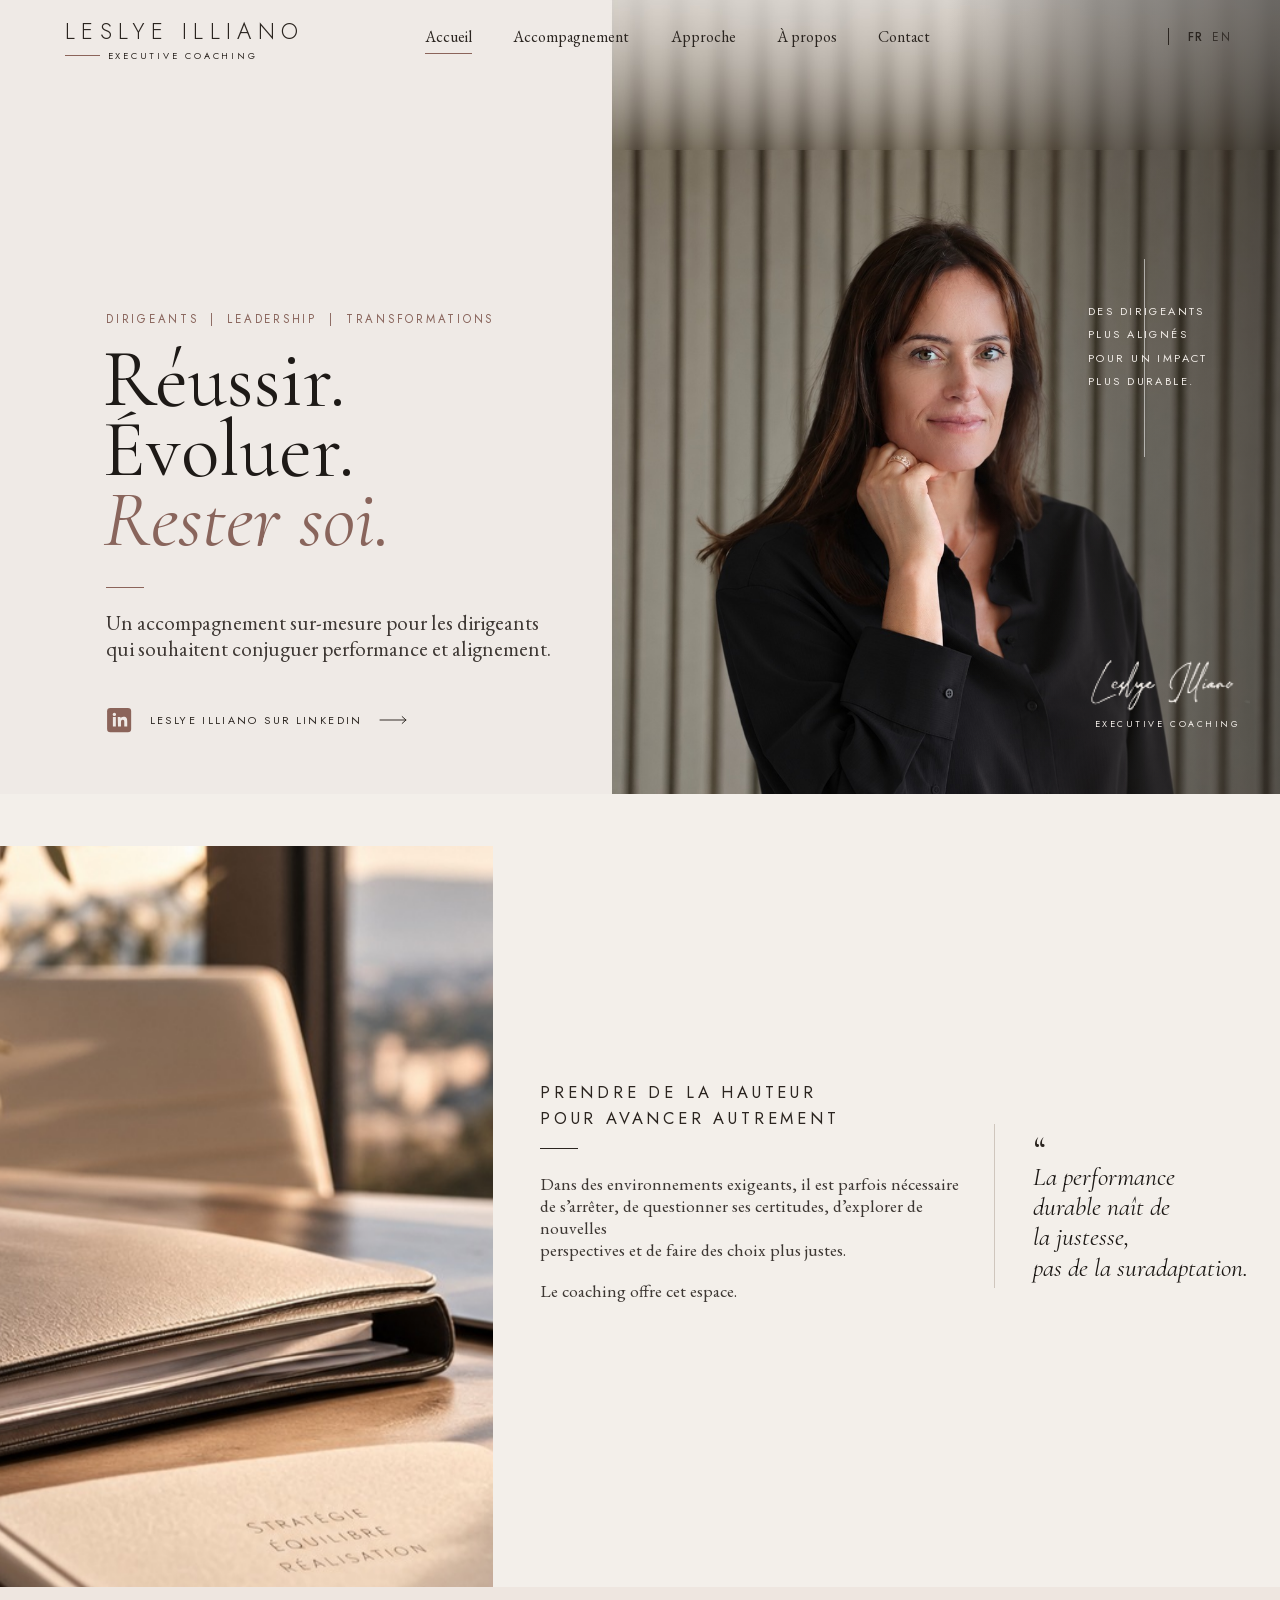
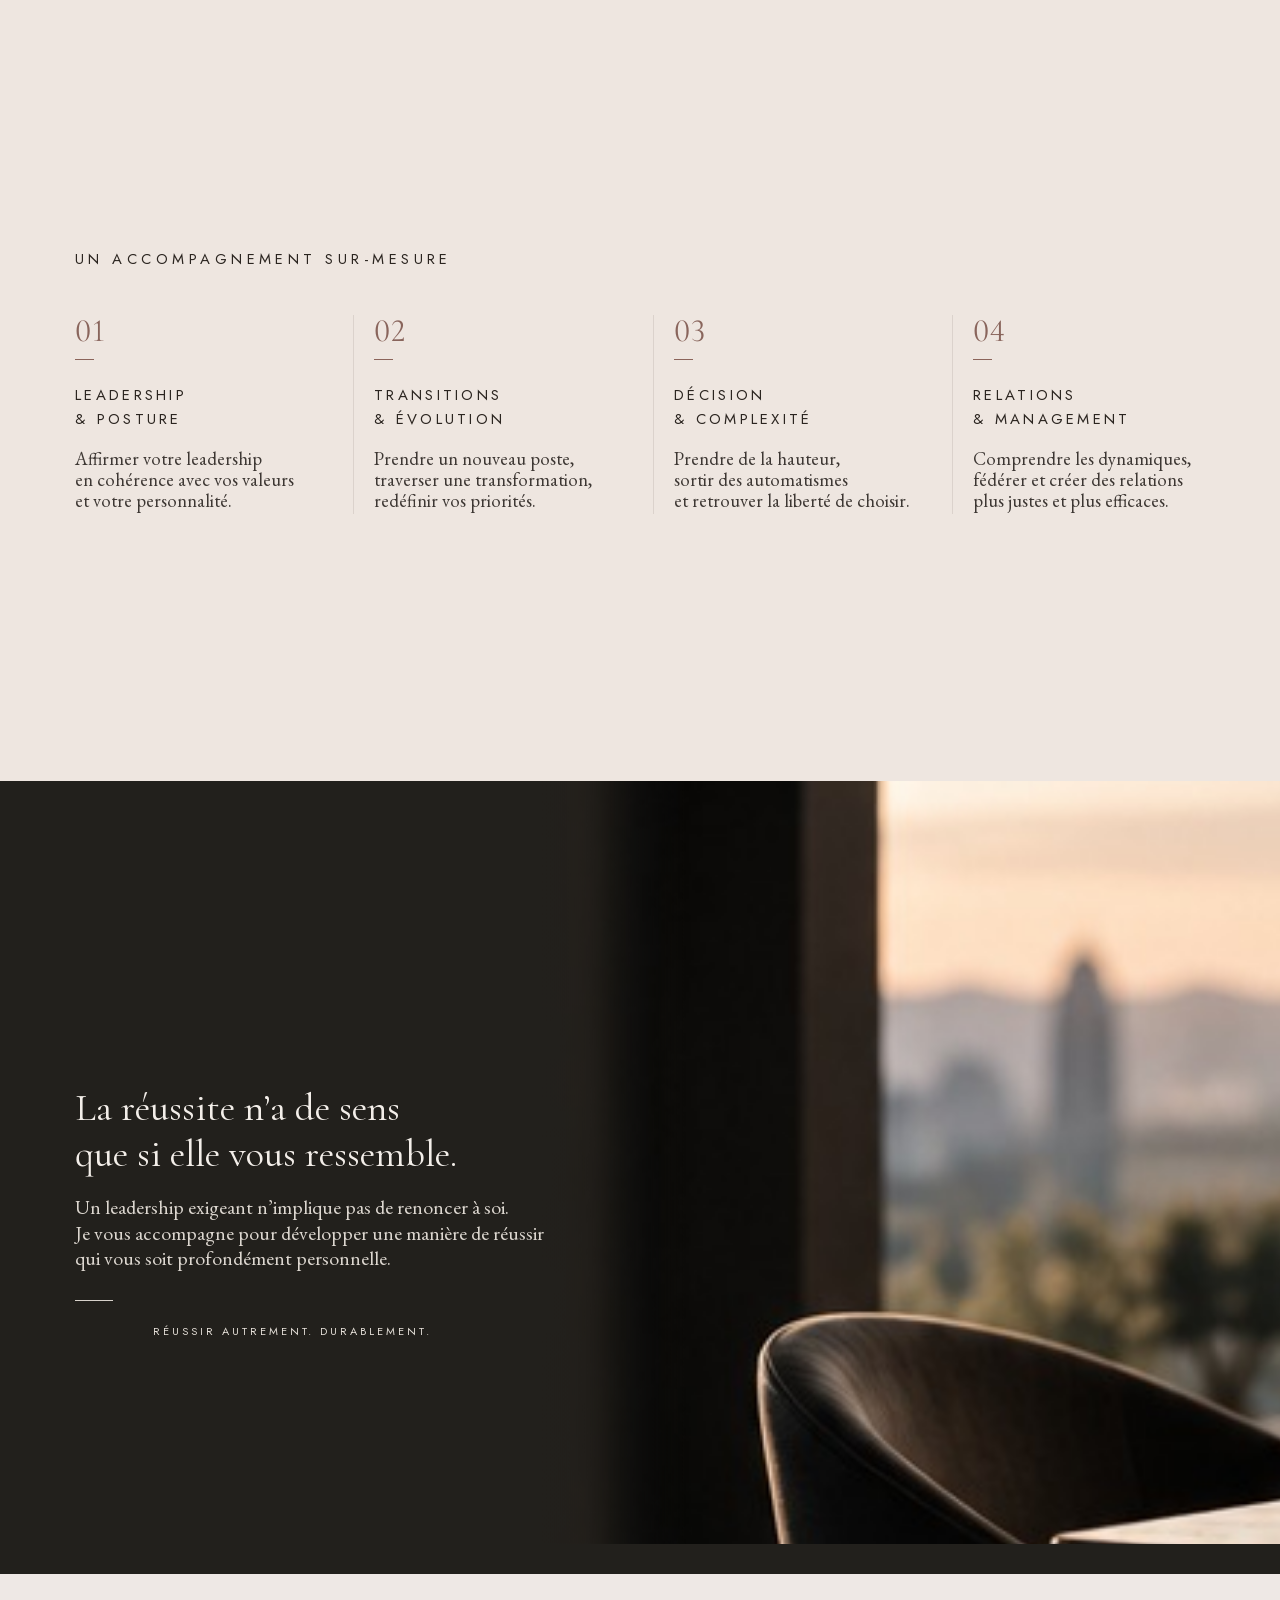
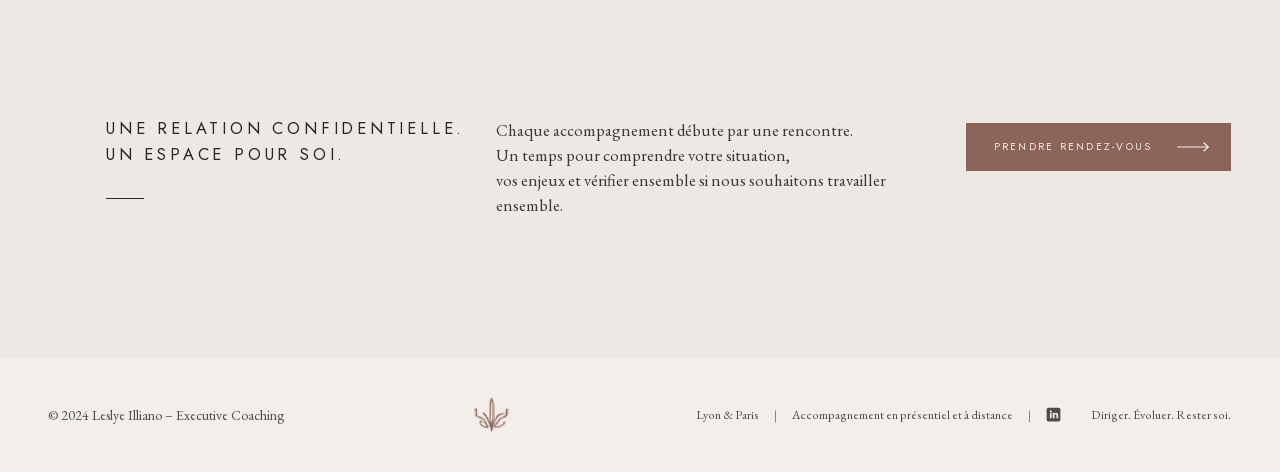
==== commit c3028469: "Nouveau portrait et nouvelle photo de bureau, avec voile et textes adaptés Co-Authored-By: Claude Op" ====
--- a/index.html
+++ b/index.html
@@ -5,8 +5,8 @@
 <meta name="viewport" content="width=device-width, initial-scale=1">
 <title>Leslye Illiano – Executive Coaching</title>
 <meta name="description" content="Un accompagnement sur-mesure pour les dirigeants qui souhaitent conjuguer performance et alignement. Réussir. Évoluer. Rester soi.">
-<link rel="stylesheet" href="fonts.css?v=14">
-<link rel="stylesheet" href="style.css?v=14">
+<link rel="stylesheet" href="fonts.css?v=15">
+<link rel="stylesheet" href="style.css?v=15">
 </head>
 <body>
 
@@ -46,7 +46,7 @@
     <p class="hero-right reveal" style="--d:1.2s">DES DIRIGEANTS<br> PLUS ALIGNÉS<br> POUR UN IMPACT<br> PLUS DURABLE.</p>
 
     <div class="signature reveal" style="--d:1.4s">
-      <img src="assets/signature.png" alt="Leslye Illiano">
+      <img src="assets/signature-claire.png" alt="Leslye Illiano">
       <span>EXECUTIVE COACHING</span>
     </div>
   </div>
@@ -141,6 +141,6 @@
   </div>
 </footer>
 
-<script src="script.js?v=14"></script>
+<script src="script.js?v=15"></script>
 </body>
 </html>
--- a/style.css
+++ b/style.css
@@ -85,6 +85,8 @@
 /* ==================== HERO ==================== */
 .hero { height: clamp(51.3rem, 100vh, 62vw); background: #efeae6; display: block; }
 .hero-bg { position: absolute; inset: 0; background: #efeae6 url("assets/hero.jpg") center bottom / 100% auto no-repeat; }
+/* voile doux sur le bord droit : le texte clair et la signature y restent lisibles */
+.hero-bg::after { content: ""; position: absolute; inset: 0 0 0 auto; width: 26%; background: linear-gradient(90deg, rgba(31,29,26,0) 0%, rgba(31,29,26,.34) 42%, rgba(31,29,26,.58) 100%); pointer-events: none; }
 .hero .inner { position: absolute; left: 0; right: 0; bottom: 0; height: 51.3rem; }
 
 .hero-left { position: absolute; left: 8.5rem; top: 12.7rem; width: 40rem; }
@@ -96,12 +98,12 @@
 .hero-left .rule-rose { margin-top: 2.6rem; }
 .hero-text { margin-top: 1.7rem; font-size: 1.68rem; line-height: 2.1rem; color: var(--ink-soft); max-width: 38rem; }
 
-.vline { position: absolute; width: 0.1rem; background: rgba(255,255,255,.75); }
+.vline { position: absolute; width: 0.1rem; background: rgba(255,255,255,.55); }
 .vline-2 { left: 91.5rem; top: 8.5rem; height: 15.8rem; }
 .hero-right { position: absolute; left: 87rem; top: 11.8rem; font-family: var(--sans); font-weight: 400; font-size: 0.88rem; letter-spacing: 0.22em; line-height: 1.86rem; color: #f3eee9; white-space: nowrap; }
 .signature { position: absolute; left: 86.8rem; top: 40.5rem; width: 13.2rem; text-align: center; }
 .signature img { width: 13.2rem; height: auto; }
-.signature span { display: block; margin-top: 0.4rem; font-family: var(--sans); font-size: 0.72rem; letter-spacing: 0.28em; color: #2b2520; white-space: nowrap; }
+.signature span { display: block; margin-top: 0.4rem; font-family: var(--sans); font-size: 0.72rem; letter-spacing: 0.28em; color: #f3eee9; white-space: nowrap; }
 
 /* ==================== HAUTEUR ==================== */
 .hauteur { background: var(--bg-hauteur); }
@@ -176,7 +178,9 @@
   .logo { left: 2rem; top: 1.4rem; }
   .nav, .lang { display: none; }
   .hero { height: auto; padding: 0; display: flex; flex-direction: column-reverse; align-items: stretch; }
-  .hero-bg { position: relative; inset: auto; height: 105vw; background-size: auto 150%; background-position: 62% 100%; }
+  /* cadrage mobile : le portrait seul, le panneau crème est écarté */
+  .hero-bg { position: relative; inset: auto; height: 105vw; background-size: auto 150%; background-position: 96% 100%; }
+  .hero-bg::after { display: none; }
   .hero .inner { position: relative; height: auto; padding: 8rem 2.4rem 3.6rem; }
   .hero-left { position: relative; left: 0; top: 0; width: auto; }
   .hero-tags { white-space: normal; }
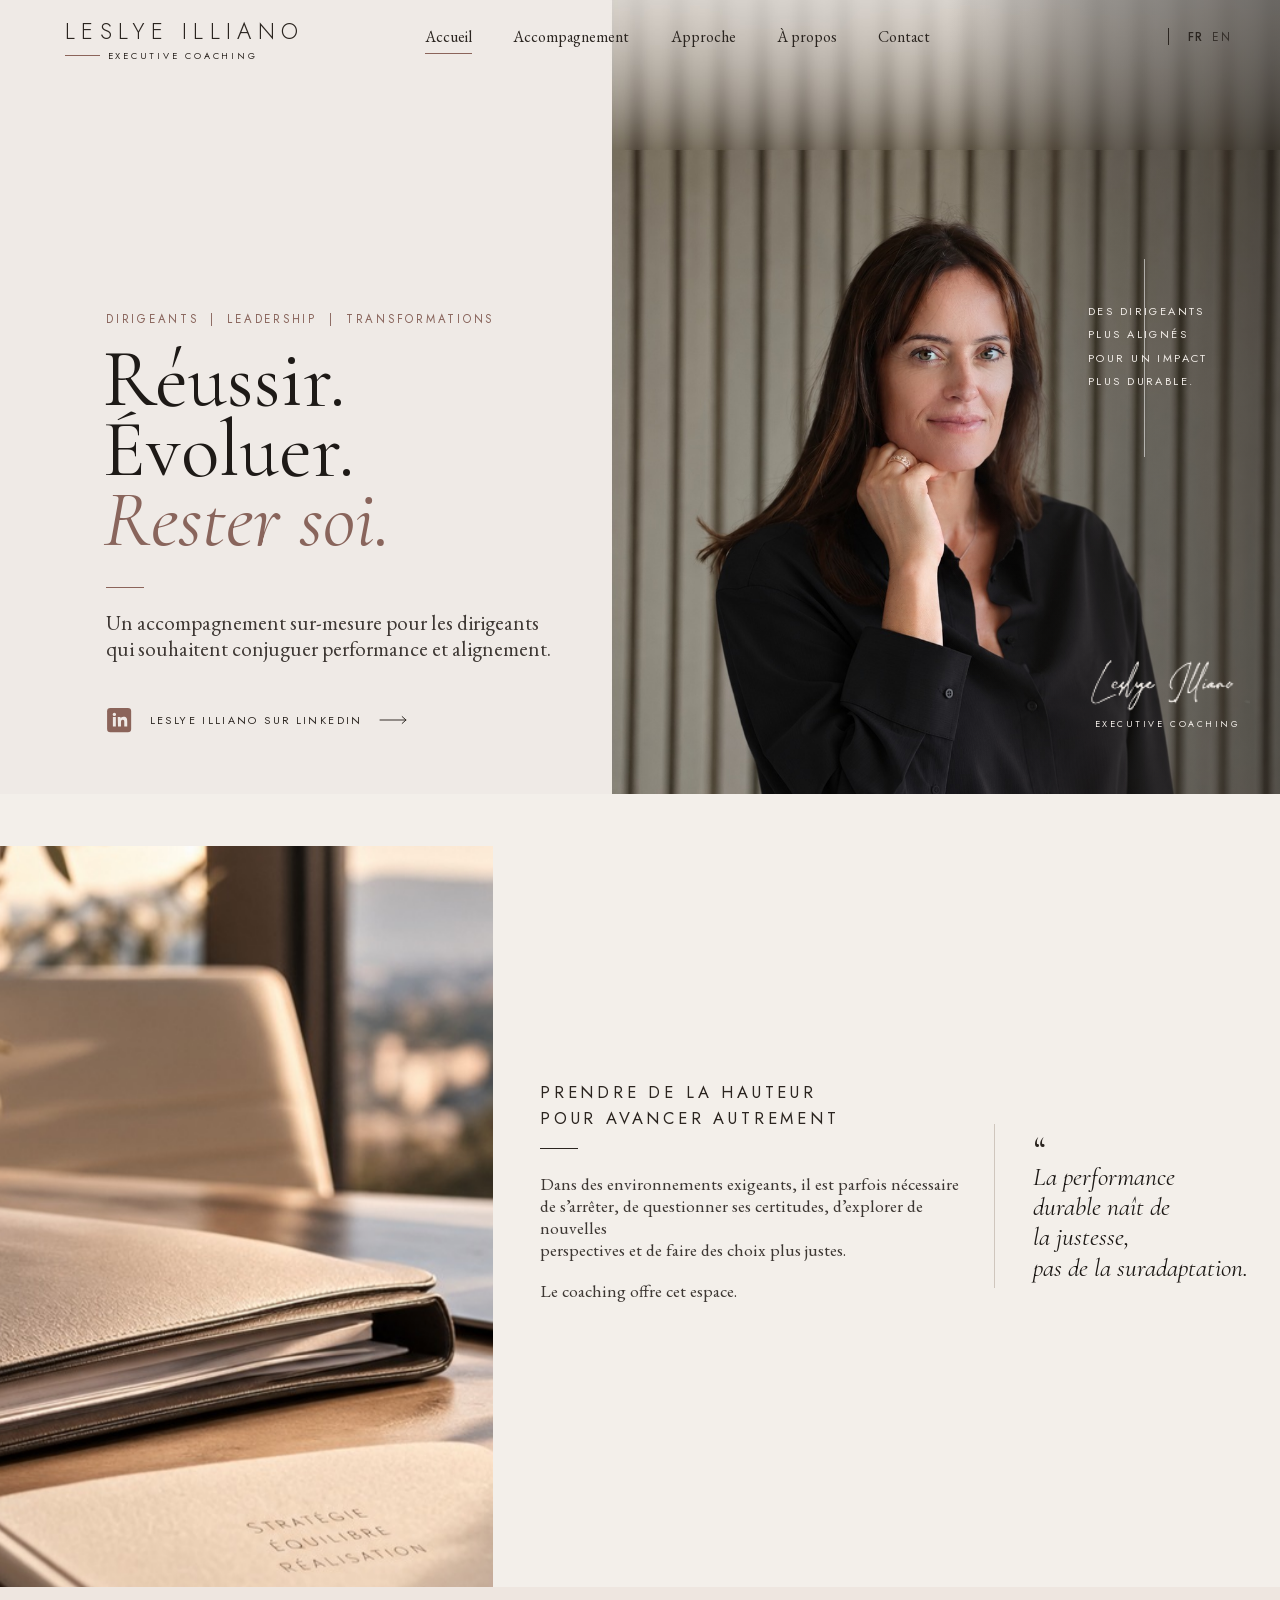
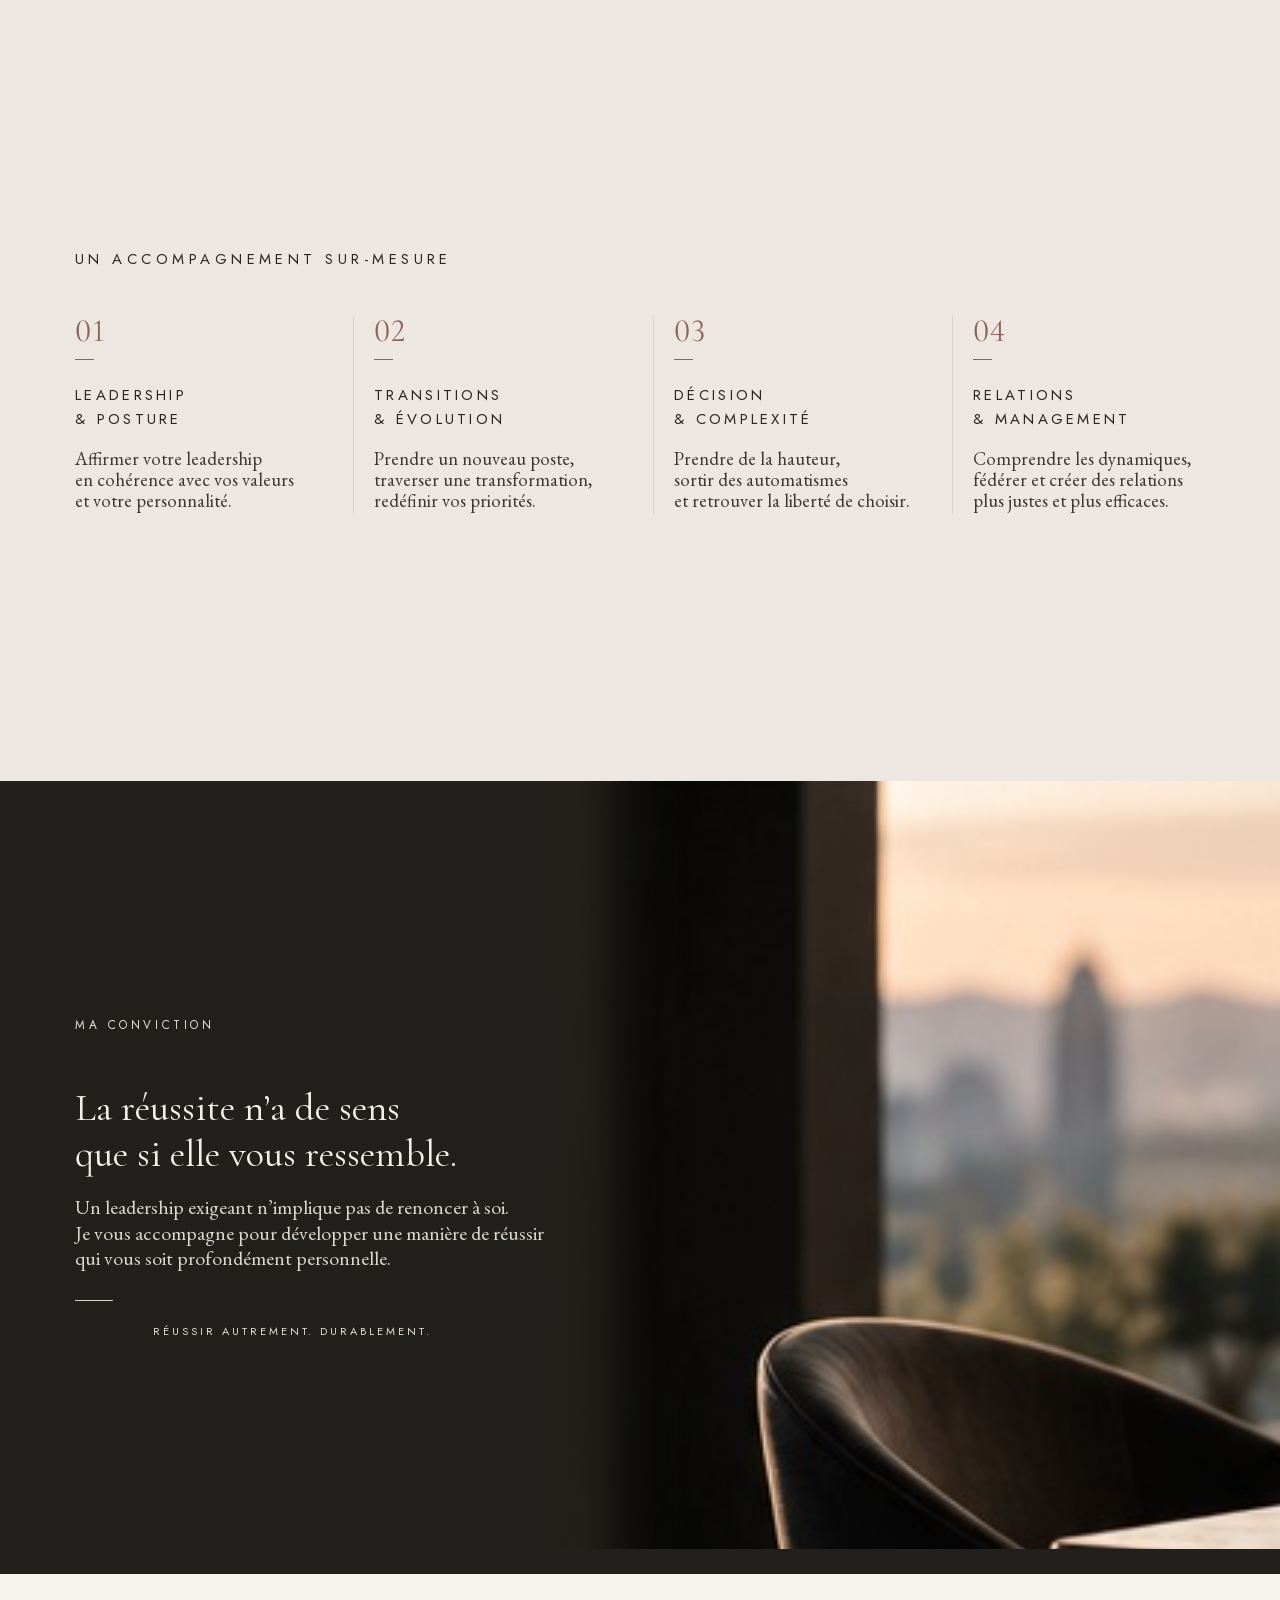
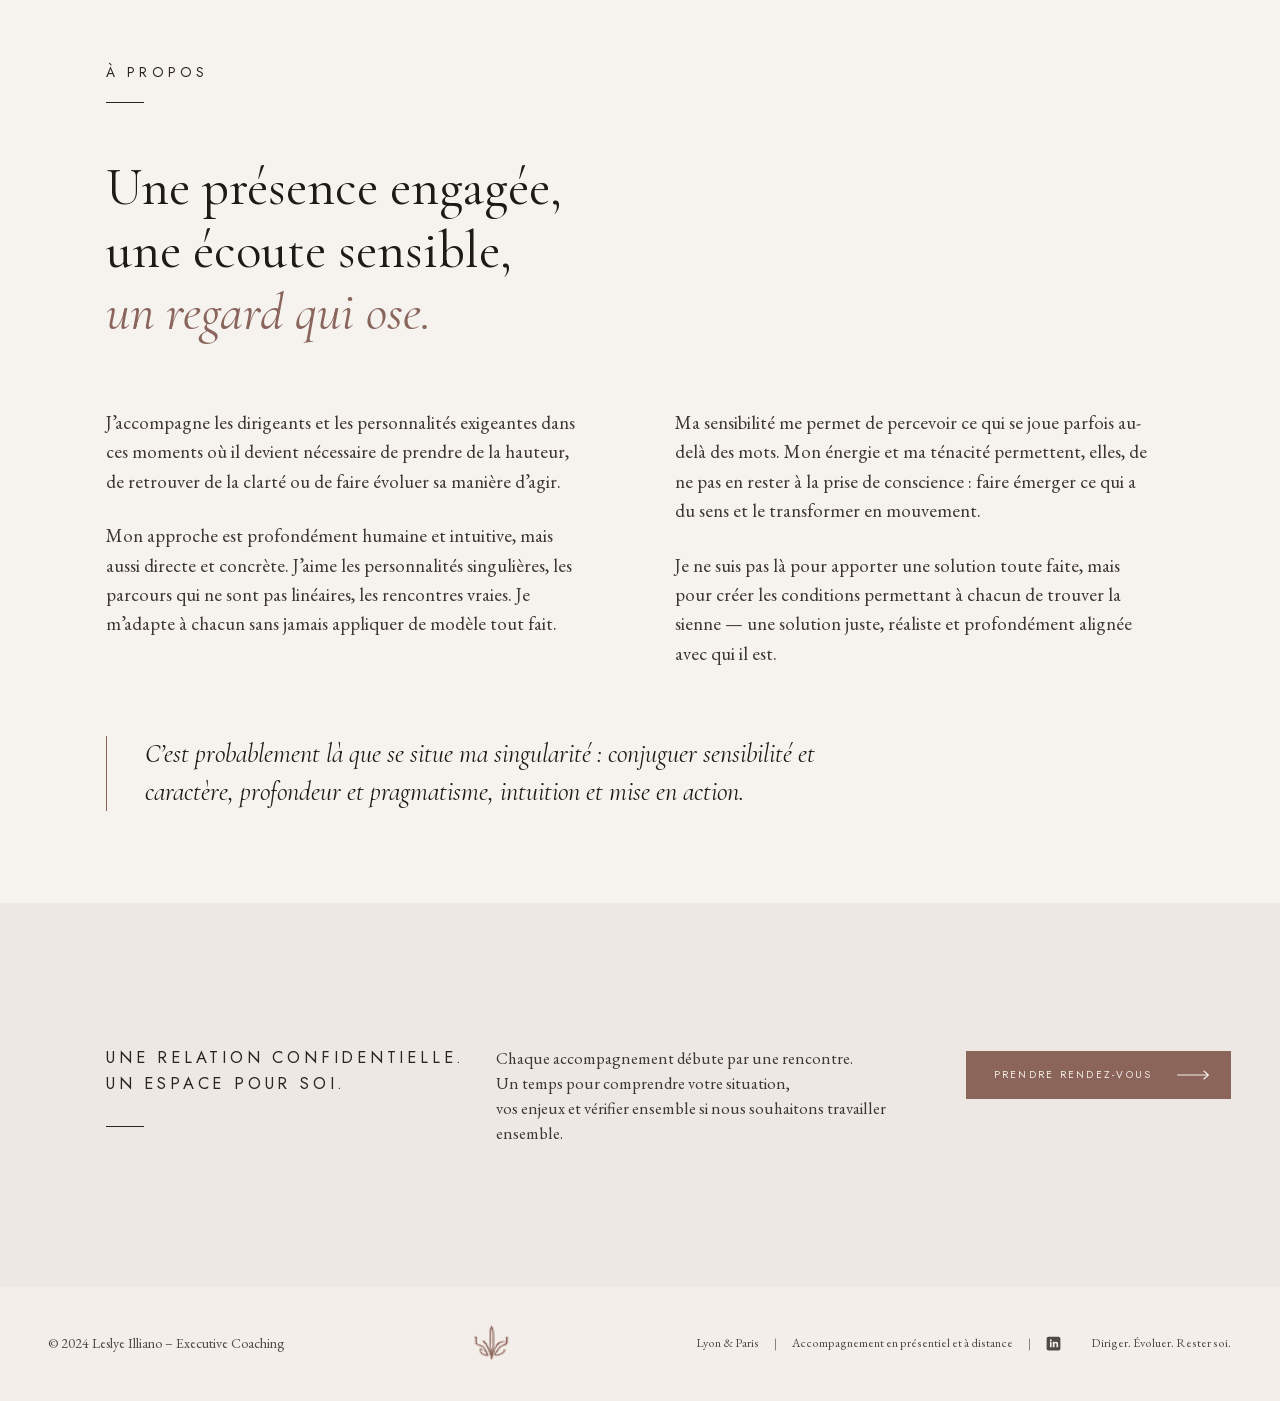
==== commit 6fad6436: "Ajout de la section À propos Co-Authored-By: Claude Opus 5 <noreply@anthropic.com>" ====
--- a/index.html
+++ b/index.html
@@ -5,8 +5,8 @@
 <meta name="viewport" content="width=device-width, initial-scale=1">
 <title>Leslye Illiano – Executive Coaching</title>
 <meta name="description" content="Un accompagnement sur-mesure pour les dirigeants qui souhaitent conjuguer performance et alignement. Réussir. Évoluer. Rester soi.">
-<link rel="stylesheet" href="fonts.css?v=15">
-<link rel="stylesheet" href="style.css?v=15">
+<link rel="stylesheet" href="fonts.css?v=16">
+<link rel="stylesheet" href="style.css?v=16">
 </head>
 <body>
 
@@ -99,7 +99,7 @@
 </section>
 
 <!-- ===== CONVICTION ===== -->
-<section class="conviction" id="apropos">
+<section class="conviction" id="conviction">
   <div class="conviction-photo photo-reveal" data-parallax="0.07"><img src="assets/city.jpg" alt=""></div>
   <div class="inner">
     <div class="conviction-body">
@@ -110,6 +110,31 @@
       <span class="rule rule-light rule-bottom reveal line" style="--d:.7s"></span>
       <p class="claim reveal" style="--d:.8s">RÉUSSIR AUTREMENT. DURABLEMENT.</p>
     </div>
+  </div>
+</section>
+
+<!-- ===== À PROPOS ===== -->
+<section class="apropos" id="apropos">
+  <div class="inner">
+    <p class="section-label reveal" style="--d:.1s">À PROPOS</p>
+    <span class="rule rule-dark reveal line" style="--d:.25s"></span>
+
+    <p class="apropos-lead reveal" style="--d:.35s">Une présence engagée,<br> une écoute sensible,<br> <em>un regard qui ose.</em></p>
+
+    <div class="apropos-colonnes">
+      <div class="reveal" style="--d:.5s">
+        <p>J’accompagne les dirigeants et les personnalités exigeantes dans ces moments où il devient nécessaire de prendre de la hauteur, de retrouver de la clarté ou de faire évoluer sa manière d’agir.</p>
+        <p>Mon approche est profondément humaine et intuitive, mais aussi directe et concrète. J’aime les personnalités singulières, les parcours qui ne sont pas linéaires, les rencontres vraies. Je m’adapte à chacun sans jamais appliquer de modèle tout fait.</p>
+      </div>
+      <div class="reveal" style="--d:.65s">
+        <p>Ma sensibilité me permet de percevoir ce qui se joue parfois au-delà des mots. Mon énergie et ma ténacité permettent, elles, de ne pas en rester à la prise de conscience : faire émerger ce qui a du sens et le transformer en mouvement.</p>
+        <p>Je ne suis pas là pour apporter une solution toute faite, mais pour créer les conditions permettant à chacun de trouver la sienne — une solution juste, réaliste et profondément alignée avec qui il est.</p>
+      </div>
+    </div>
+
+    <blockquote class="apropos-chute reveal" style="--d:.8s">
+      <p>C’est probablement là que se situe ma singularité : conjuguer sensibilité et caractère, profondeur et pragmatisme, intuition et mise en action.</p>
+    </blockquote>
   </div>
 </section>
 
@@ -141,6 +166,6 @@
   </div>
 </footer>
 
-<script src="script.js?v=15"></script>
+<script src="script.js?v=16"></script>
 </body>
 </html>
--- a/style.css
+++ b/style.css
@@ -383,3 +383,45 @@
 @media (max-width: 760px) {
   .hero-linkedin { margin-top: 2.8rem; white-space: normal; font-size: 0.9rem; }
 }
+
+/* ==================== À PROPOS ==================== */
+.apropos { background: #f6f2ee; }
+.apropos .inner { padding: 7rem 8.5rem 7.4rem; }
+.apropos .section-label { display: block; font-size: 1.1rem; }
+.apropos .rule-dark { margin: 1.6rem 0 0; }
+
+.apropos-lead {
+  margin: 4.2rem 0 0;
+  font-family: var(--display); font-weight: 400;
+  font-size: 4.2rem; line-height: 5rem; letter-spacing: 0;
+  color: #1e1a17; max-width: 62rem;
+}
+.apropos-lead em { font-style: italic; color: var(--rose-text); }
+
+.apropos-colonnes {
+  display: grid; grid-template-columns: 1fr 1fr; gap: 0 7rem;
+  margin-top: 5.2rem; max-width: 84rem;
+}
+.apropos-colonnes p { font-size: 1.5rem; line-height: 2.35rem; color: var(--ink-soft); }
+.apropos-colonnes p + p { margin-top: 2rem; }
+
+.apropos-chute { margin-top: 5.4rem; padding-left: 3rem; border-left: 0.1rem solid var(--rose); max-width: 62rem; }
+.apropos-chute p { font-family: var(--display); font-style: italic; font-weight: 400; font-size: 2.1rem; line-height: 3rem; color: #1e1a17; }
+
+@media (max-width: 1100px) {
+  .apropos .inner { padding: 5.6rem 5rem 6rem; }
+  .apropos-lead { font-size: 3.6rem; line-height: 4.3rem; }
+  .apropos-colonnes { grid-template-columns: 1fr; gap: 0; }
+  .apropos-colonnes > div + div { margin-top: 2rem; }
+  .apropos-colonnes > div + div p:first-child { margin-top: 0; }
+  .apropos-colonnes > div > p + p { margin-top: 2rem; }
+}
+@media (max-width: 760px) {
+  .apropos .inner { padding: 4.4rem 2.4rem 5rem; }
+  .apropos-lead { margin-top: 3rem; font-size: 3rem; line-height: 3.7rem; }
+  .apropos-lead br { display: none; }
+  .apropos-colonnes { margin-top: 3.4rem; }
+  .apropos-colonnes p { font-size: 1.5rem; line-height: 2.3rem; }
+  .apropos-chute { margin-top: 3.6rem; padding-left: 2rem; }
+  .apropos-chute p { font-size: 1.9rem; line-height: 2.8rem; }
+}
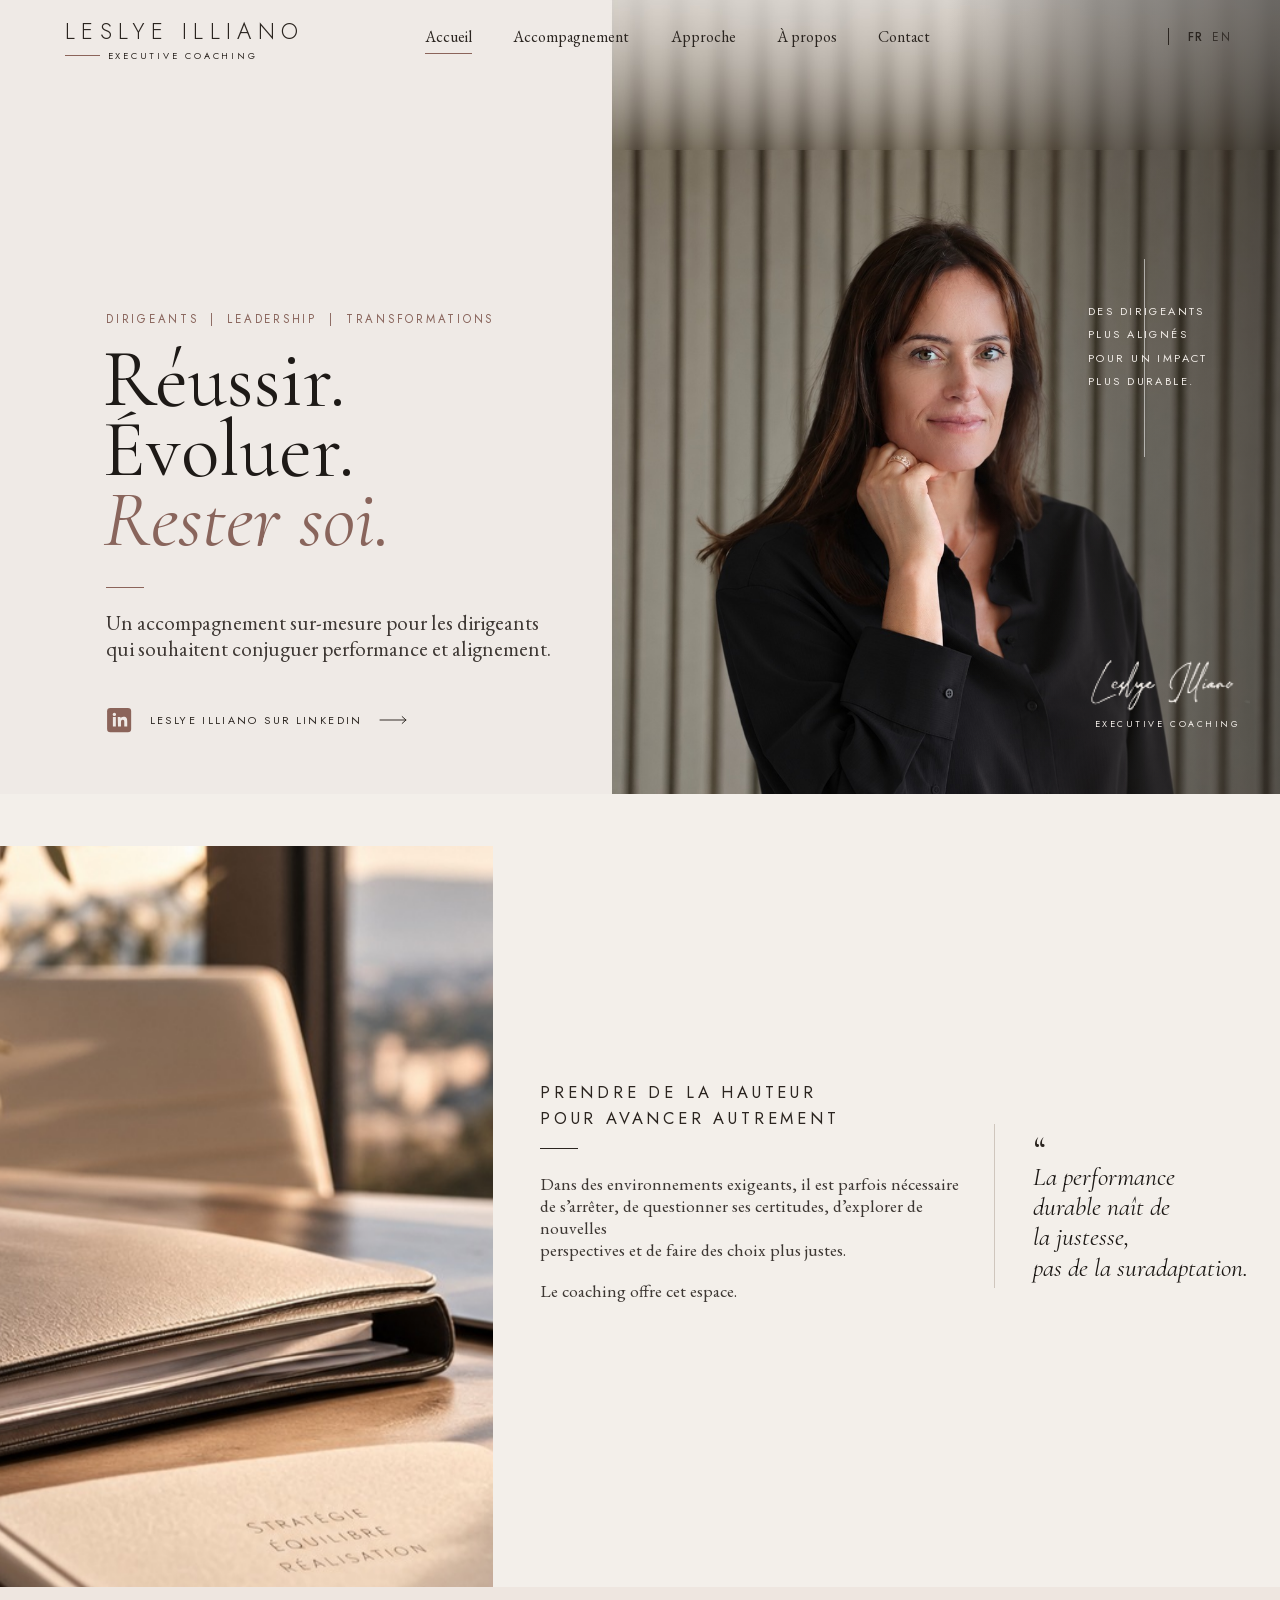
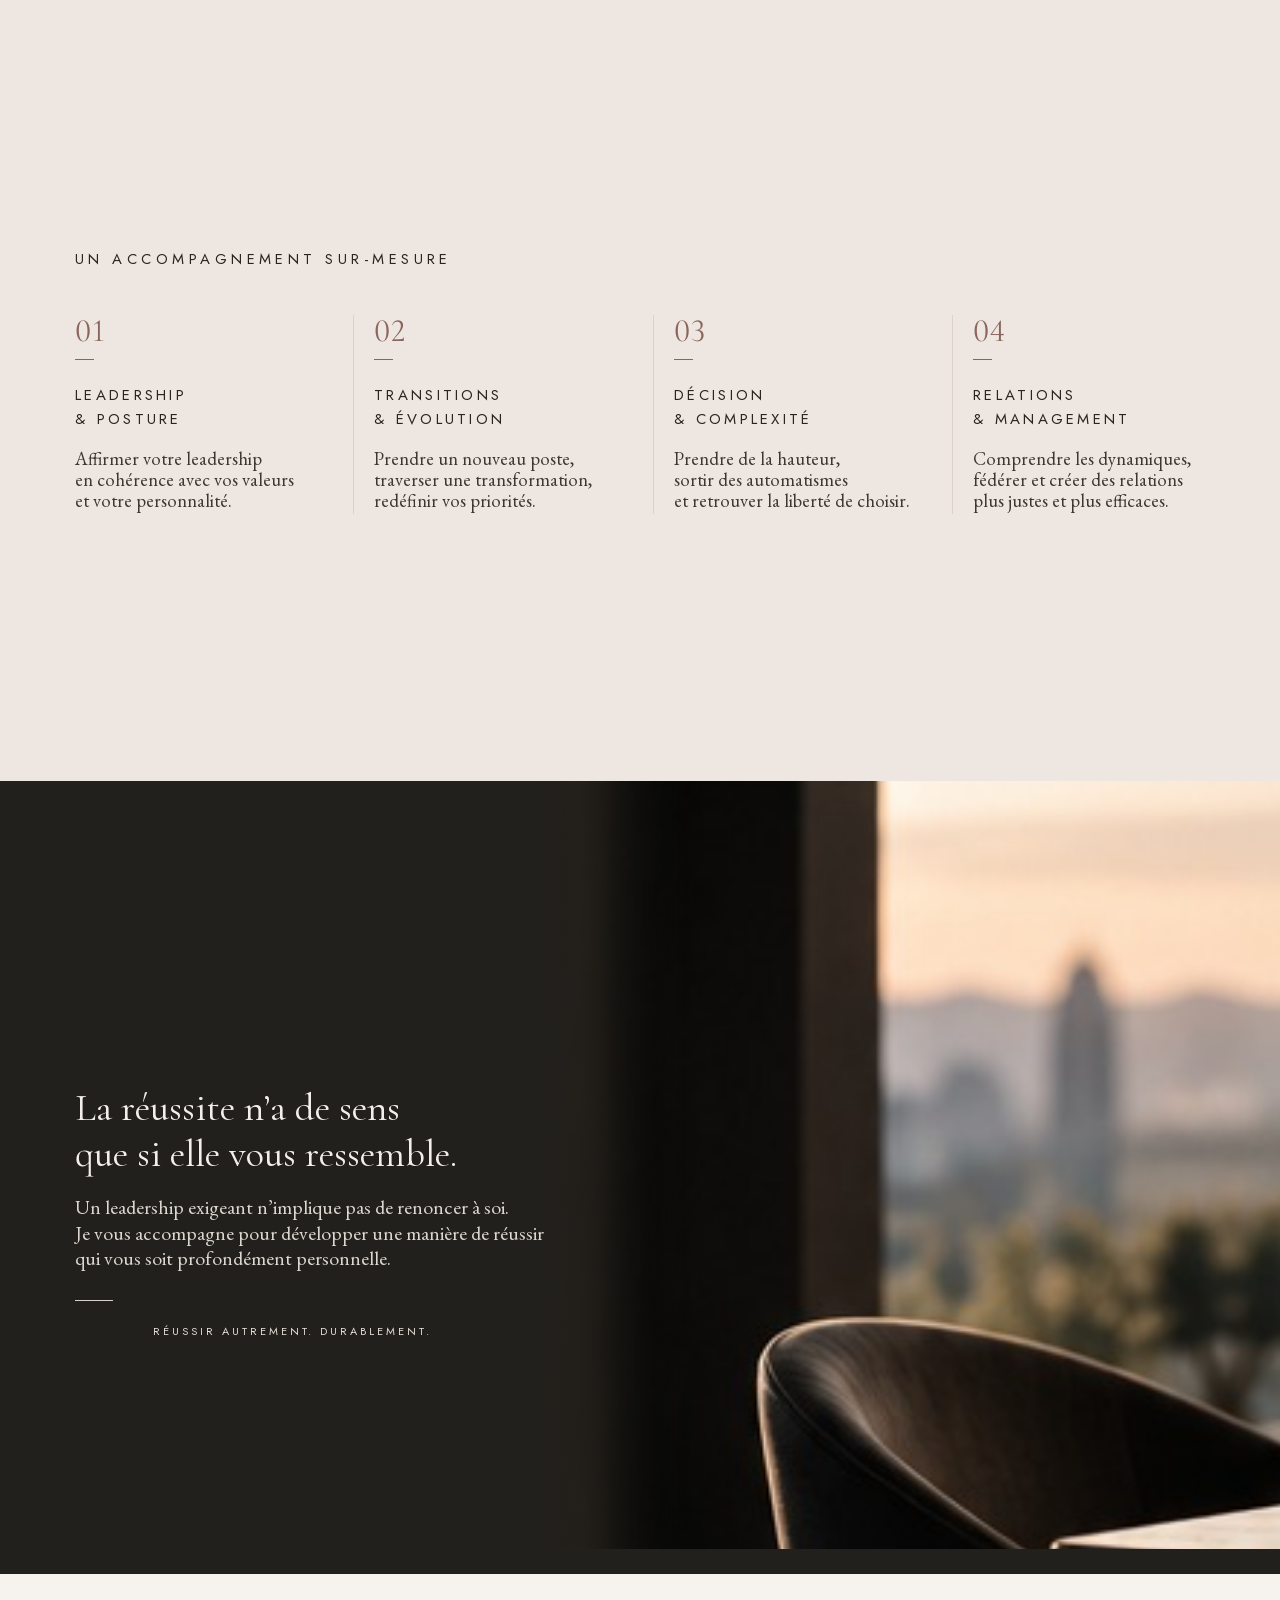
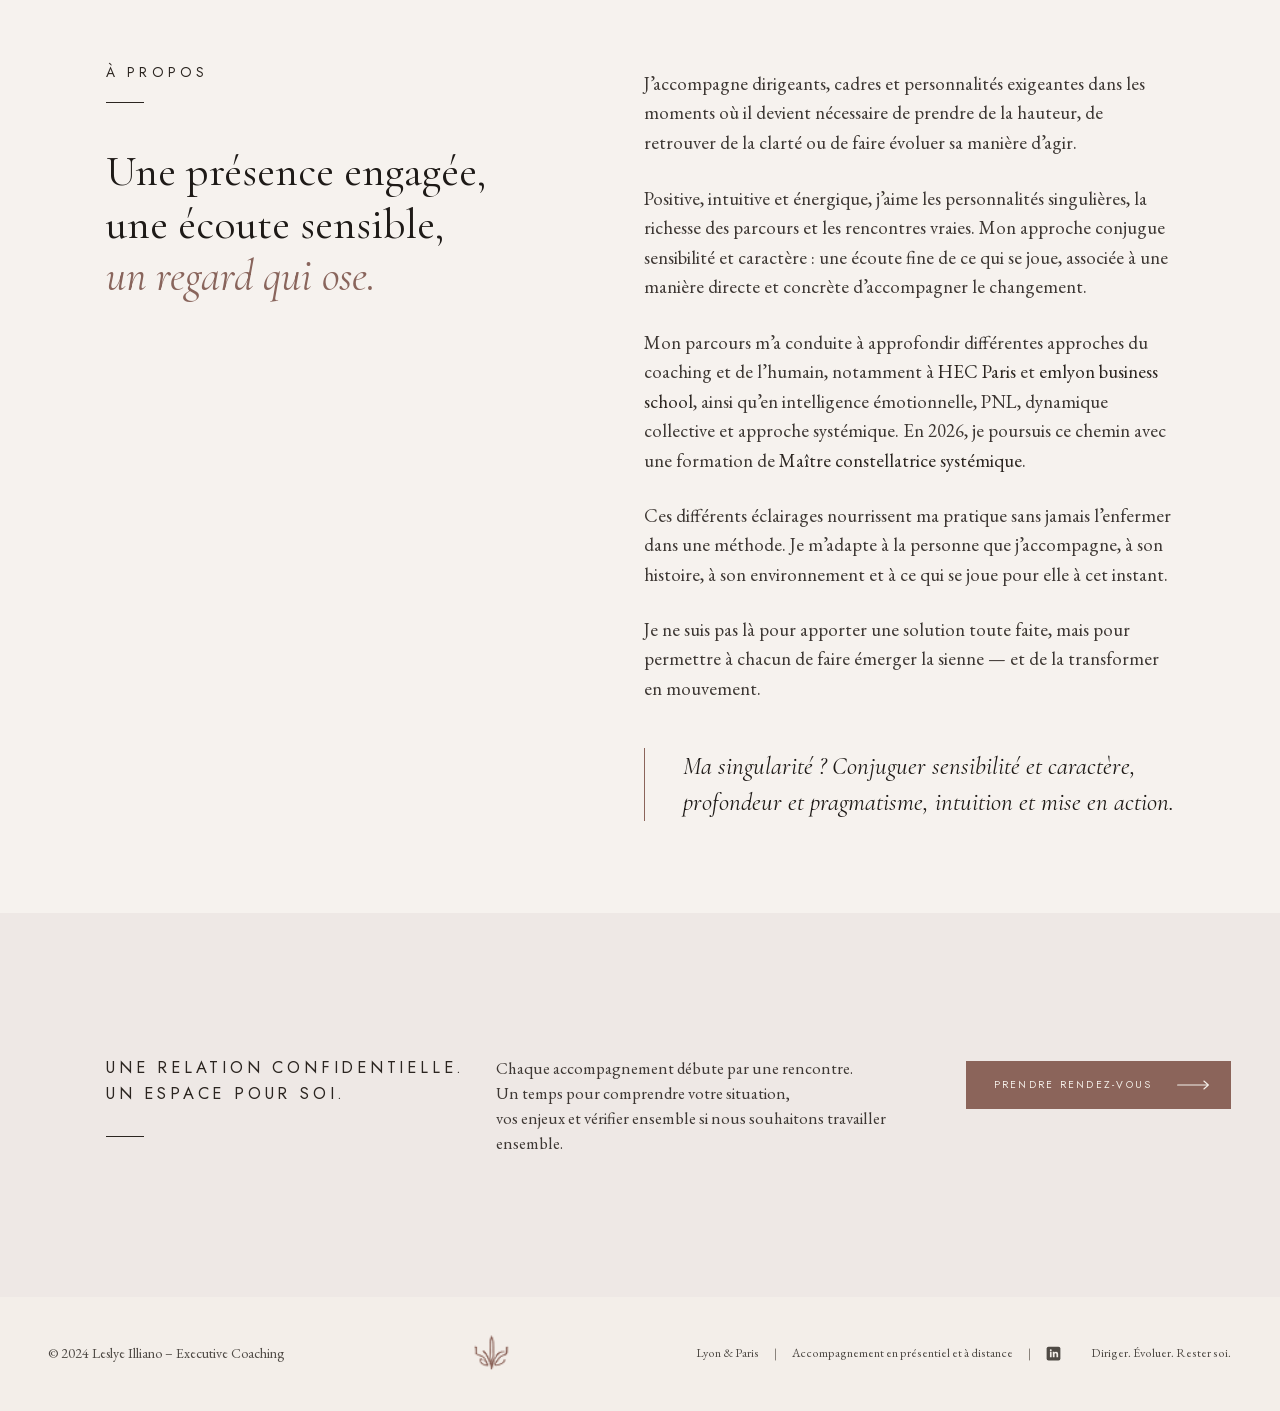
==== commit 1b3f7cdf: "Texte définitif de la section À propos, en mise en page éditoriale Co-Authored-By: Claude Opus 5 <no" ====
--- a/index.html
+++ b/index.html
@@ -5,8 +5,8 @@
 <meta name="viewport" content="width=device-width, initial-scale=1">
 <title>Leslye Illiano – Executive Coaching</title>
 <meta name="description" content="Un accompagnement sur-mesure pour les dirigeants qui souhaitent conjuguer performance et alignement. Réussir. Évoluer. Rester soi.">
-<link rel="stylesheet" href="fonts.css?v=16">
-<link rel="stylesheet" href="style.css?v=16">
+<link rel="stylesheet" href="fonts.css?v=17">
+<link rel="stylesheet" href="style.css?v=17">
 </head>
 <body>
 
@@ -116,25 +116,25 @@
 <!-- ===== À PROPOS ===== -->
 <section class="apropos" id="apropos">
   <div class="inner">
-    <p class="section-label reveal" style="--d:.1s">À PROPOS</p>
-    <span class="rule rule-dark reveal line" style="--d:.25s"></span>
 
-    <p class="apropos-lead reveal" style="--d:.35s">Une présence engagée,<br> une écoute sensible,<br> <em>un regard qui ose.</em></p>
-
-    <div class="apropos-colonnes">
-      <div class="reveal" style="--d:.5s">
-        <p>J’accompagne les dirigeants et les personnalités exigeantes dans ces moments où il devient nécessaire de prendre de la hauteur, de retrouver de la clarté ou de faire évoluer sa manière d’agir.</p>
-        <p>Mon approche est profondément humaine et intuitive, mais aussi directe et concrète. J’aime les personnalités singulières, les parcours qui ne sont pas linéaires, les rencontres vraies. Je m’adapte à chacun sans jamais appliquer de modèle tout fait.</p>
-      </div>
-      <div class="reveal" style="--d:.65s">
-        <p>Ma sensibilité me permet de percevoir ce qui se joue parfois au-delà des mots. Mon énergie et ma ténacité permettent, elles, de ne pas en rester à la prise de conscience : faire émerger ce qui a du sens et le transformer en mouvement.</p>
-        <p>Je ne suis pas là pour apporter une solution toute faite, mais pour créer les conditions permettant à chacun de trouver la sienne — une solution juste, réaliste et profondément alignée avec qui il est.</p>
-      </div>
+    <div class="apropos-tete">
+      <p class="section-label reveal" style="--d:.1s">À PROPOS</p>
+      <span class="rule rule-dark reveal line" style="--d:.25s"></span>
+      <p class="apropos-lead reveal" style="--d:.35s">Une présence engagée,<br> une écoute sensible,<br> <em>un regard qui ose.</em></p>
     </div>
 
-    <blockquote class="apropos-chute reveal" style="--d:.8s">
-      <p>C’est probablement là que se situe ma singularité : conjuguer sensibilité et caractère, profondeur et pragmatisme, intuition et mise en action.</p>
+    <div class="apropos-texte">
+      <p class="reveal" style="--d:.45s">J’accompagne dirigeants, cadres et personnalités exigeantes dans les moments où il devient nécessaire de prendre de la hauteur, de retrouver de la clarté ou de faire évoluer sa manière d’agir.</p>
+      <p class="reveal" style="--d:.55s">Positive, intuitive et énergique, j’aime les personnalités singulières, la richesse des parcours et les rencontres vraies. Mon approche conjugue sensibilité et caractère&nbsp;: une écoute fine de ce qui se joue, associée à une manière directe et concrète d’accompagner le changement.</p>
+      <p class="reveal" style="--d:.65s">Mon parcours m’a conduite à approfondir différentes approches du coaching et de l’humain, notamment à <b>HEC Paris</b> et <b>emlyon business school</b>, ainsi qu’en intelligence émotionnelle, PNL, dynamique collective et approche systémique. En 2026, je poursuis ce chemin avec une formation de <b>Maître constellatrice systémique</b>.</p>
+      <p class="reveal" style="--d:.75s">Ces différents éclairages nourrissent ma pratique sans jamais l’enfermer dans une méthode. Je m’adapte à la personne que j’accompagne, à son histoire, à son environnement et à ce qui se joue pour elle à cet instant.</p>
+      <p class="reveal" style="--d:.85s">Je ne suis pas là pour apporter une solution toute faite, mais pour permettre à chacun de faire émerger la sienne — et de la transformer en mouvement.</p>
+    </div>
+
+    <blockquote class="apropos-chute reveal" style="--d:.95s">
+      <p>Ma singularité&nbsp;? Conjuguer sensibilité et caractère, profondeur et pragmatisme, intuition et mise en action.</p>
     </blockquote>
+
   </div>
 </section>
 
@@ -166,6 +166,6 @@
   </div>
 </footer>
 
-<script src="script.js?v=16"></script>
+<script src="script.js?v=17"></script>
 </body>
 </html>
--- a/style.css
+++ b/style.css
@@ -386,42 +386,46 @@
 
 /* ==================== À PROPOS ==================== */
 .apropos { background: #f6f2ee; }
-.apropos .inner { padding: 7rem 8.5rem 7.4rem; }
+.apropos .inner {
+  display: grid; grid-template-columns: 34rem 1fr; gap: 0 9rem;
+  padding: 7rem 8.5rem 7.4rem; max-width: 108rem;
+}
+.apropos-tete { grid-column: 1; }
 .apropos .section-label { display: block; font-size: 1.1rem; }
 .apropos .rule-dark { margin: 1.6rem 0 0; }
-
 .apropos-lead {
-  margin: 4.2rem 0 0;
+  margin-top: 3.4rem;
   font-family: var(--display); font-weight: 400;
-  font-size: 4.2rem; line-height: 5rem; letter-spacing: 0;
-  color: #1e1a17; max-width: 62rem;
+  font-size: 3.5rem; line-height: 4.2rem; color: #1e1a17;
 }
 .apropos-lead em { font-style: italic; color: var(--rose-text); }
 
-.apropos-colonnes {
-  display: grid; grid-template-columns: 1fr 1fr; gap: 0 7rem;
-  margin-top: 5.2rem; max-width: 84rem;
-}
-.apropos-colonnes p { font-size: 1.5rem; line-height: 2.35rem; color: var(--ink-soft); }
-.apropos-colonnes p + p { margin-top: 2rem; }
-
-.apropos-chute { margin-top: 5.4rem; padding-left: 3rem; border-left: 0.1rem solid var(--rose); max-width: 62rem; }
-.apropos-chute p { font-family: var(--display); font-style: italic; font-weight: 400; font-size: 2.1rem; line-height: 3rem; color: #1e1a17; }
+.apropos-texte { grid-column: 2; max-width: 52rem; padding-top: 0.6rem; }
+.apropos-texte p { font-size: 1.5rem; line-height: 2.35rem; color: var(--ink-soft); }
+.apropos-texte p + p { margin-top: 2.1rem; }
+.apropos-texte b { font-weight: 400; color: var(--ink); }
+
+.apropos-chute {
+  grid-column: 2; margin-top: 3.6rem; padding-left: 3rem;
+  border-left: 0.1rem solid var(--rose); max-width: 52rem;
+}
+.apropos-chute p {
+  font-family: var(--display); font-style: italic; font-weight: 400;
+  font-size: 2rem; line-height: 2.9rem; color: #1e1a17;
+}
 
 @media (max-width: 1100px) {
-  .apropos .inner { padding: 5.6rem 5rem 6rem; }
-  .apropos-lead { font-size: 3.6rem; line-height: 4.3rem; }
-  .apropos-colonnes { grid-template-columns: 1fr; gap: 0; }
-  .apropos-colonnes > div + div { margin-top: 2rem; }
-  .apropos-colonnes > div + div p:first-child { margin-top: 0; }
-  .apropos-colonnes > div > p + p { margin-top: 2rem; }
+  .apropos .inner { grid-template-columns: 1fr; gap: 0; padding: 5.6rem 5rem 6rem; }
+  .apropos-tete, .apropos-texte, .apropos-chute { grid-column: 1; max-width: none; }
+  .apropos-lead { font-size: 3.2rem; line-height: 3.9rem; }
+  .apropos-texte { margin-top: 4rem; padding-top: 0; }
 }
 @media (max-width: 760px) {
   .apropos .inner { padding: 4.4rem 2.4rem 5rem; }
-  .apropos-lead { margin-top: 3rem; font-size: 3rem; line-height: 3.7rem; }
+  .apropos-lead { margin-top: 2.8rem; font-size: 2.9rem; line-height: 3.6rem; }
   .apropos-lead br { display: none; }
-  .apropos-colonnes { margin-top: 3.4rem; }
-  .apropos-colonnes p { font-size: 1.5rem; line-height: 2.3rem; }
-  .apropos-chute { margin-top: 3.6rem; padding-left: 2rem; }
-  .apropos-chute p { font-size: 1.9rem; line-height: 2.8rem; }
-}
+  .apropos-texte { margin-top: 3.2rem; }
+  .apropos-texte p { font-size: 1.5rem; line-height: 2.3rem; }
+  .apropos-chute { margin-top: 3.4rem; padding-left: 2rem; }
+  .apropos-chute p { font-size: 1.85rem; line-height: 2.75rem; }
+}
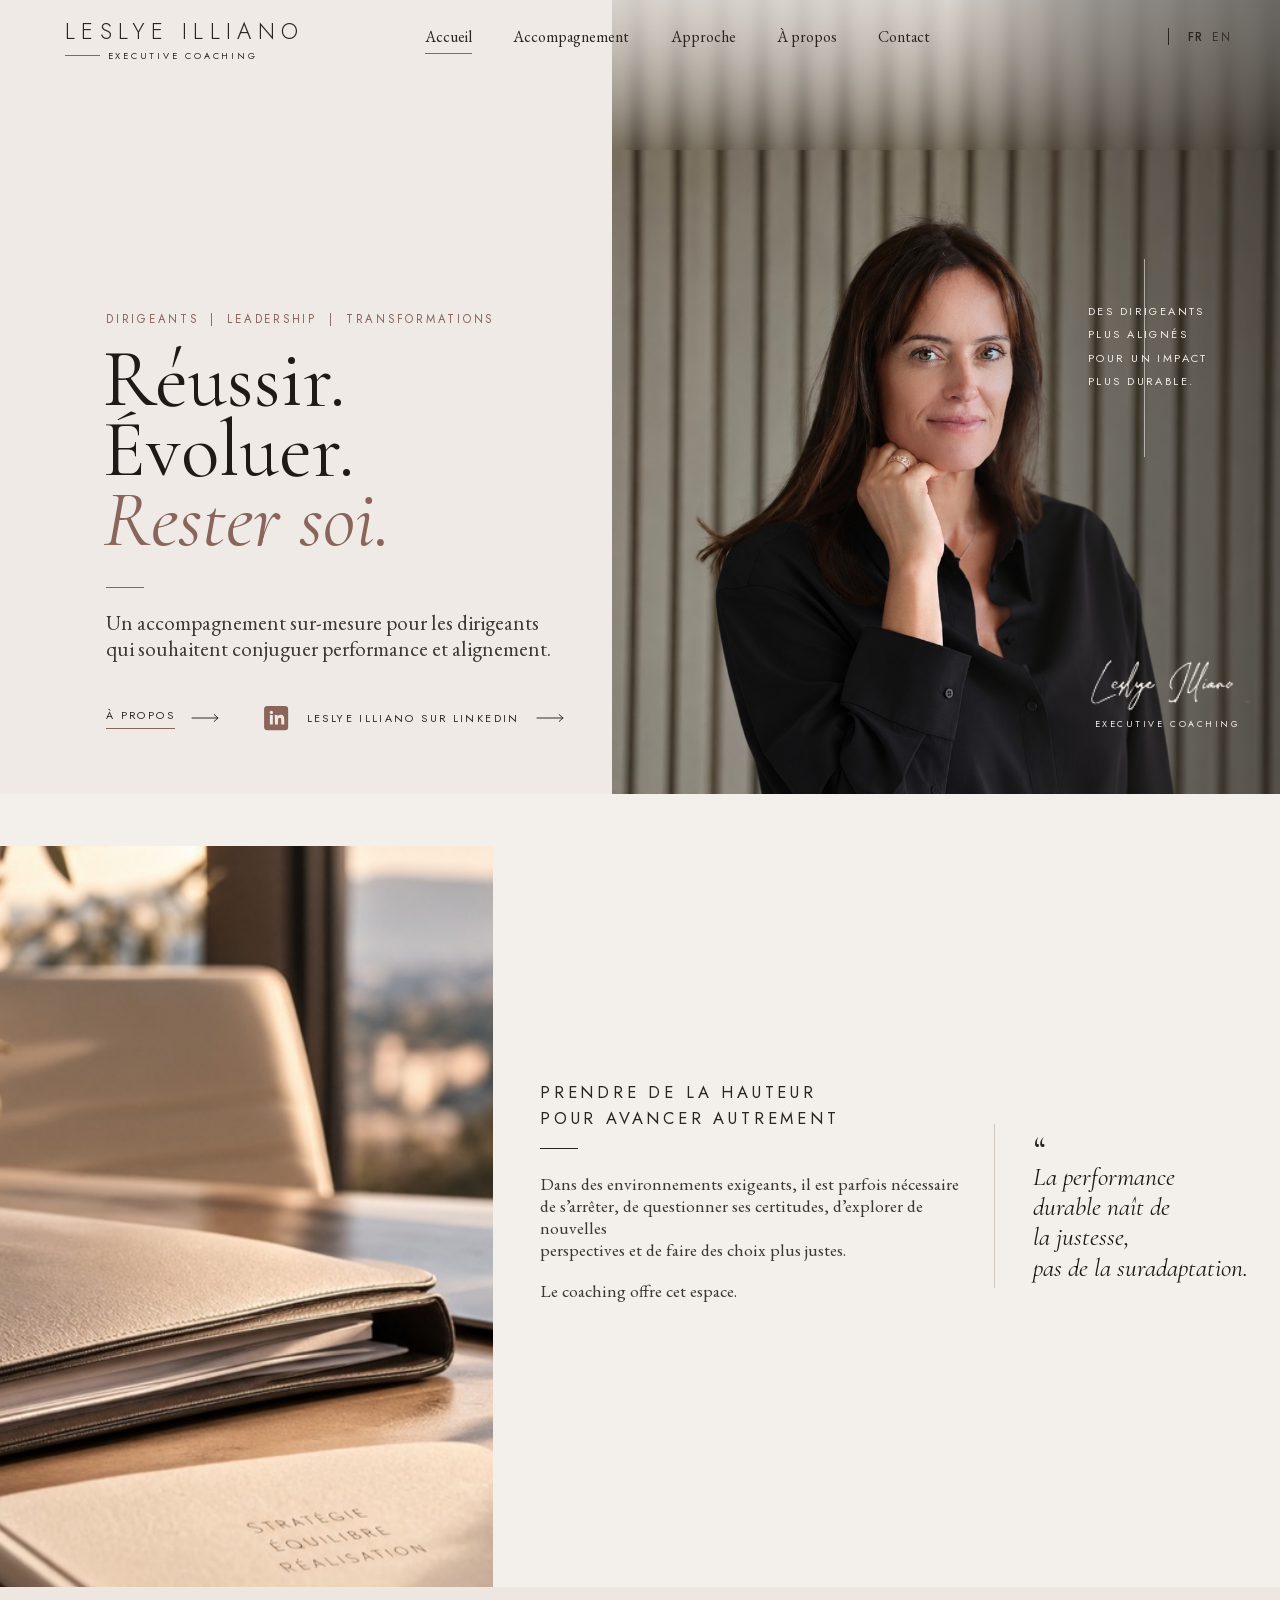
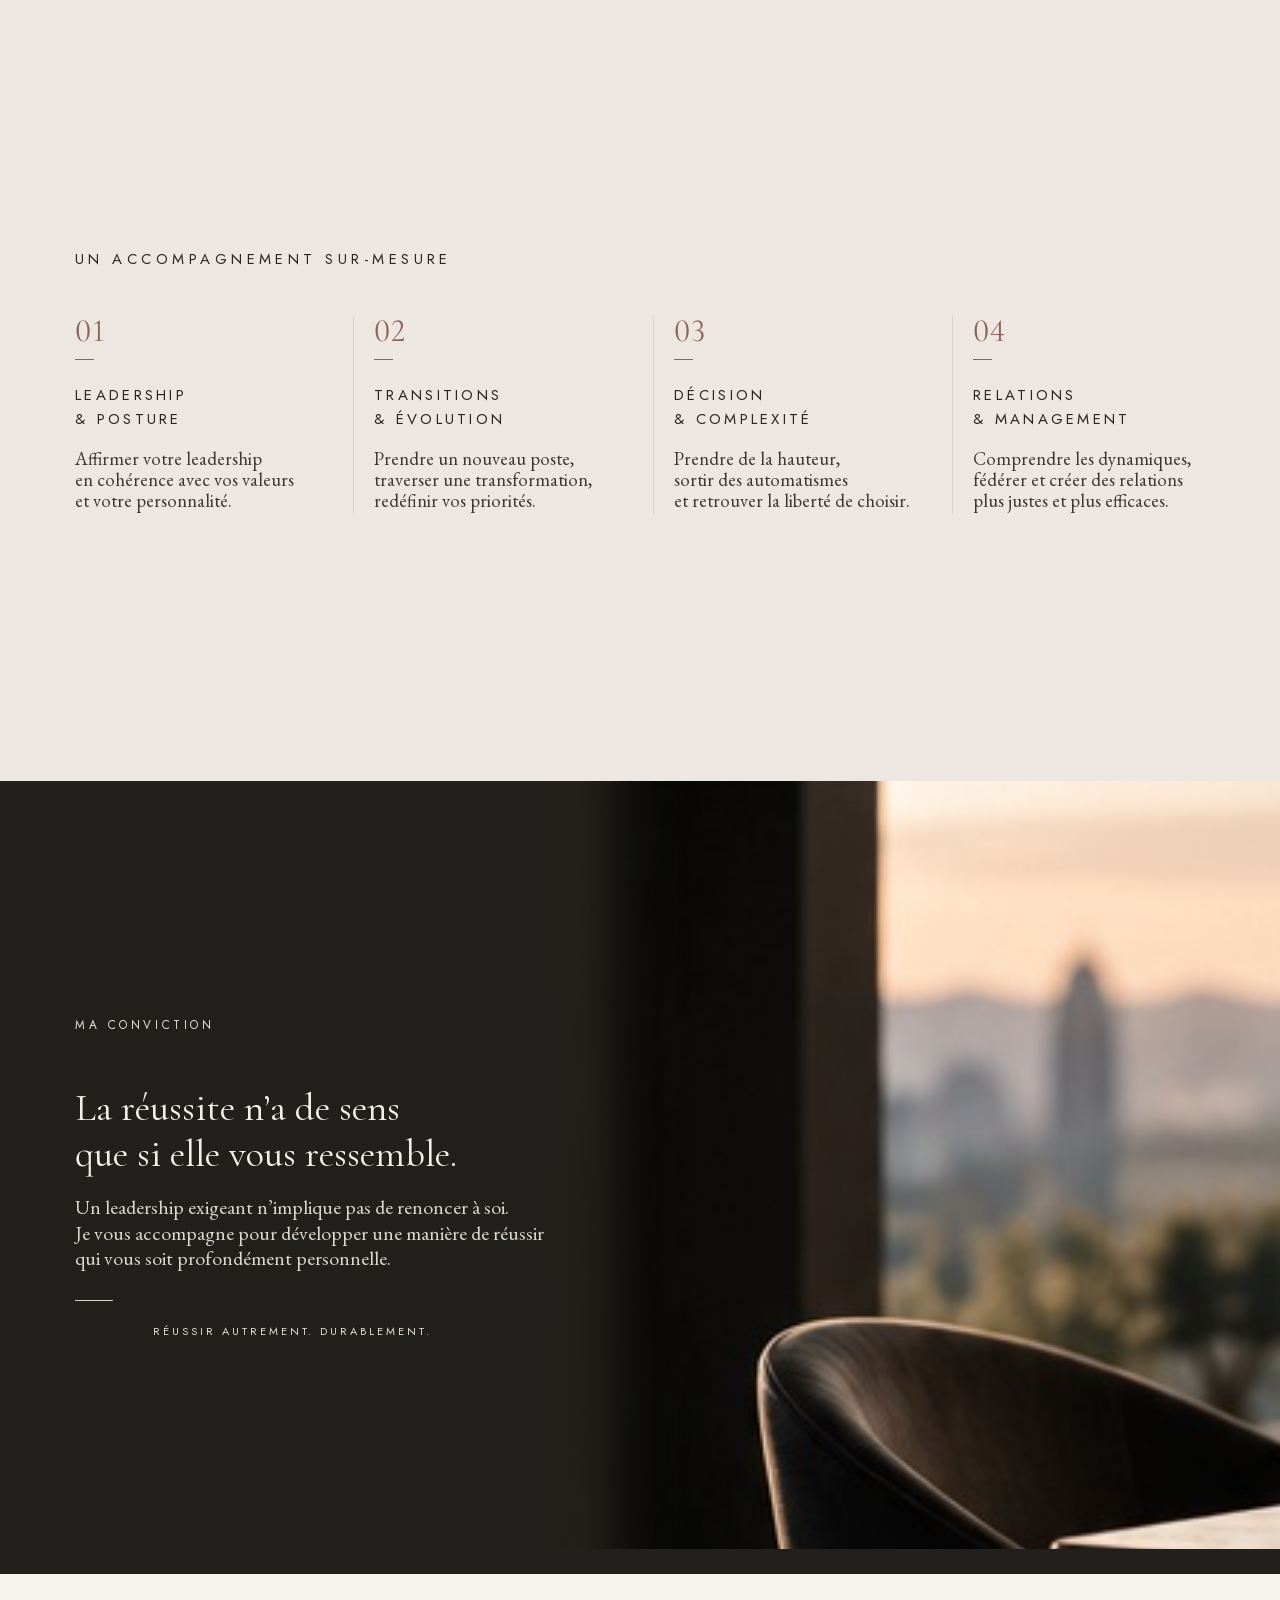
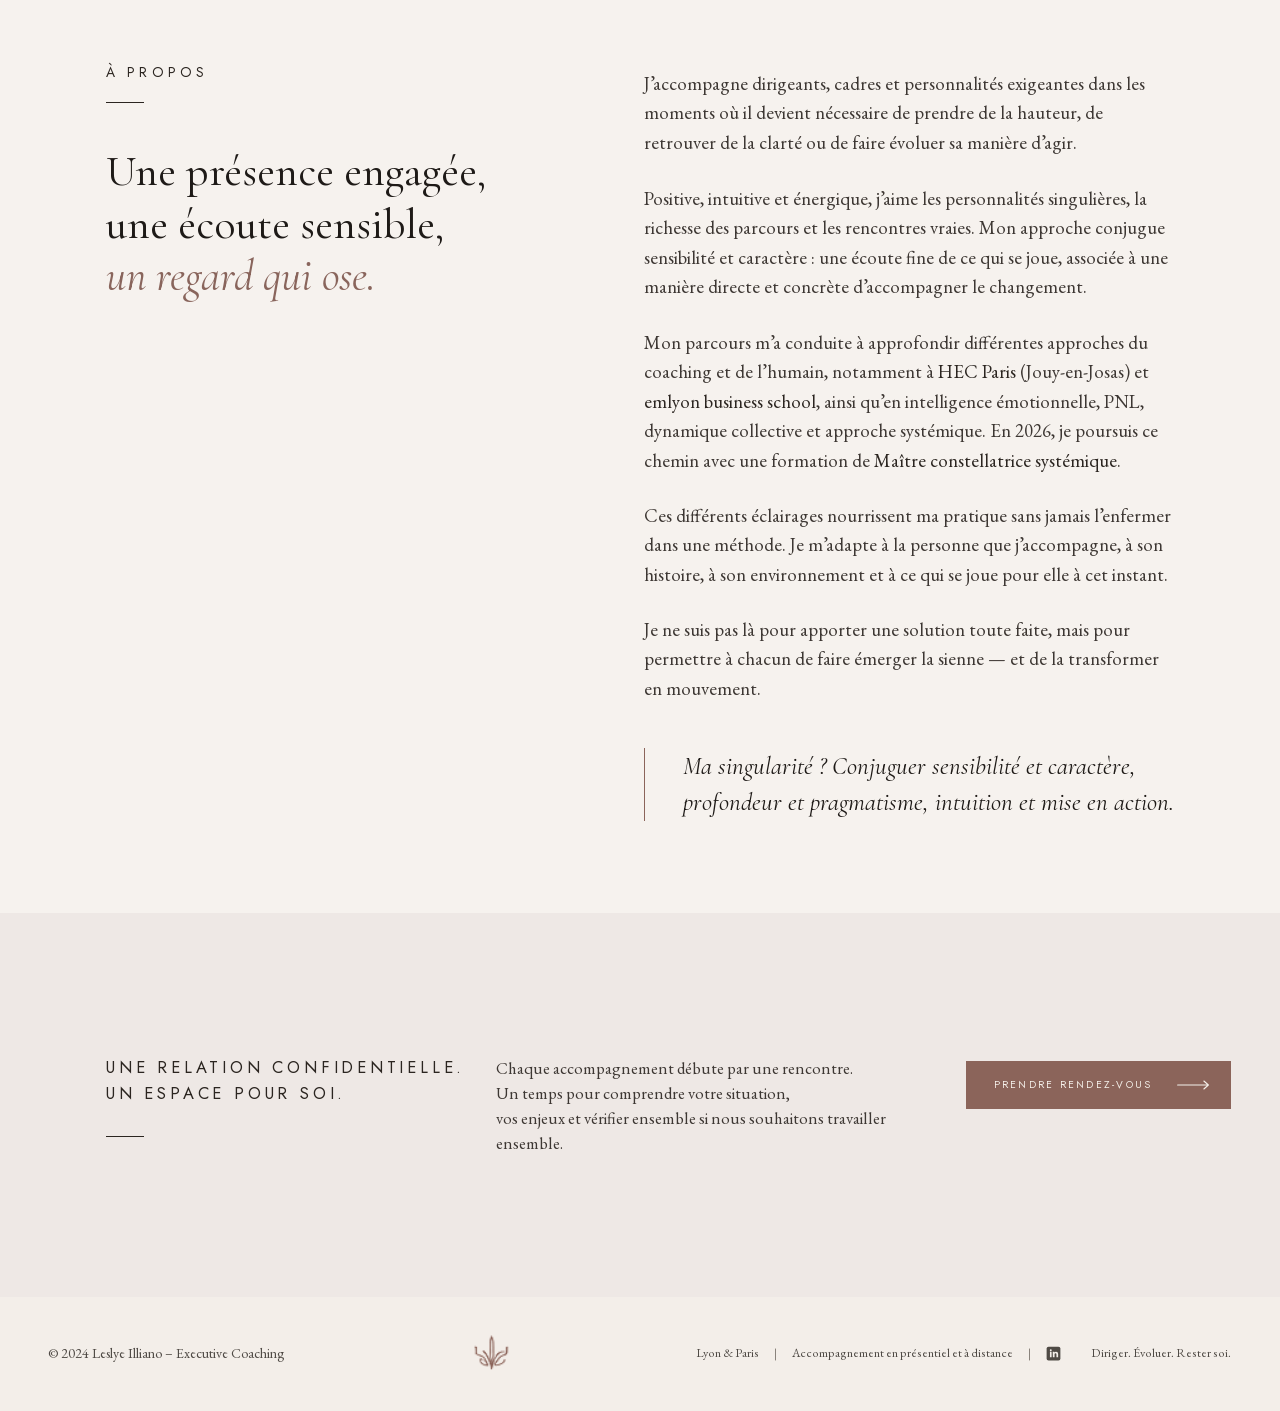
==== commit 38fe9a6f: "Précision Jouy-en-Josas et rappel À propos dans la première section Co-Authored-By: Claude Opus 5 <n" ====
--- a/index.html
+++ b/index.html
@@ -5,8 +5,8 @@
 <meta name="viewport" content="width=device-width, initial-scale=1">
 <title>Leslye Illiano – Executive Coaching</title>
 <meta name="description" content="Un accompagnement sur-mesure pour les dirigeants qui souhaitent conjuguer performance et alignement. Réussir. Évoluer. Rester soi.">
-<link rel="stylesheet" href="fonts.css?v=17">
-<link rel="stylesheet" href="style.css?v=17">
+<link rel="stylesheet" href="fonts.css?v=19">
+<link rel="stylesheet" href="style.css?v=19">
 </head>
 <body>
 
@@ -35,11 +35,16 @@
       <h1 class="hero-title"><span class="reveal" style="--d:.25s">Réussir.</span><span class="reveal" style="--d:.4s">Évoluer.</span><span class="reveal rose" style="--d:.55s"><em>Rester soi.</em></span></h1>
       <span class="rule rule-rose reveal line" style="--d:.7s"></span>
       <p class="hero-text reveal" style="--d:.8s">Un accompagnement sur-mesure pour les dirigeants<br> qui souhaitent conjuguer performance et alignement.</p>
-      <a class="hero-linkedin reveal" style="--d:1s" href="https://www.linkedin.com/in/leslye-illiano1234/" target="_blank" rel="noopener">
-        <span class="li-badge"><svg viewBox="0 0 24 24" aria-hidden="true"><rect x="1" y="1" width="22" height="22" rx="3"/><path class="in" d="M6.3 9.2h2.7v8.6H6.3zM7.65 5.2a1.55 1.55 0 1 1 0 3.1 1.55 1.55 0 0 1 0-3.1zM10.7 9.2h2.6v1.2c.4-.7 1.3-1.4 2.7-1.4 2.9 0 3.4 1.9 3.4 4.3v4.5h-2.7v-4c0-1 0-2.2-1.4-2.2s-1.6 1-1.6 2.1v4.1h-2.7z"/></svg></span>
-        <span>Leslye Illiano sur LinkedIn</span>
-        <svg class="arrow" viewBox="0 0 26 8"><path d="M0 4h24.5M21 .8 24.6 4 21 7.2"/></svg>
-      </a>
+      <div class="hero-actions">
+        <a class="hero-cta reveal" style="--d:.95s" href="#apropos"><span>À PROPOS</span>
+          <svg class="arrow" viewBox="0 0 26 8"><path d="M0 4h24.5M21 .8 24.6 4 21 7.2"/></svg>
+        </a>
+        <a class="hero-linkedin reveal" style="--d:1s" href="https://www.linkedin.com/in/leslye-illiano1234/" target="_blank" rel="noopener">
+          <span class="li-badge"><svg viewBox="0 0 24 24" aria-hidden="true"><rect x="1" y="1" width="22" height="22" rx="3"/><path class="in" d="M6.3 9.2h2.7v8.6H6.3zM7.65 5.2a1.55 1.55 0 1 1 0 3.1 1.55 1.55 0 0 1 0-3.1zM10.7 9.2h2.6v1.2c.4-.7 1.3-1.4 2.7-1.4 2.9 0 3.4 1.9 3.4 4.3v4.5h-2.7v-4c0-1 0-2.2-1.4-2.2s-1.6 1-1.6 2.1v4.1h-2.7z"/></svg></span>
+          <span>Leslye Illiano sur LinkedIn</span>
+          <svg class="arrow" viewBox="0 0 26 8"><path d="M0 4h24.5M21 .8 24.6 4 21 7.2"/></svg>
+        </a>
+      </div>
     </div>
 
     <span class="vline vline-2 reveal line-v" style="--d:1.1s"></span>
@@ -126,7 +131,7 @@
     <div class="apropos-texte">
       <p class="reveal" style="--d:.45s">J’accompagne dirigeants, cadres et personnalités exigeantes dans les moments où il devient nécessaire de prendre de la hauteur, de retrouver de la clarté ou de faire évoluer sa manière d’agir.</p>
       <p class="reveal" style="--d:.55s">Positive, intuitive et énergique, j’aime les personnalités singulières, la richesse des parcours et les rencontres vraies. Mon approche conjugue sensibilité et caractère&nbsp;: une écoute fine de ce qui se joue, associée à une manière directe et concrète d’accompagner le changement.</p>
-      <p class="reveal" style="--d:.65s">Mon parcours m’a conduite à approfondir différentes approches du coaching et de l’humain, notamment à <b>HEC Paris</b> et <b>emlyon business school</b>, ainsi qu’en intelligence émotionnelle, PNL, dynamique collective et approche systémique. En 2026, je poursuis ce chemin avec une formation de <b>Maître constellatrice systémique</b>.</p>
+      <p class="reveal" style="--d:.65s">Mon parcours m’a conduite à approfondir différentes approches du coaching et de l’humain, notamment à <b>HEC Paris</b>&nbsp;(Jouy-en-Josas) et <b>emlyon business school</b>, ainsi qu’en intelligence émotionnelle, PNL, dynamique collective et approche systémique. En 2026, je poursuis ce chemin avec une formation de <b>Maître constellatrice systémique</b>.</p>
       <p class="reveal" style="--d:.75s">Ces différents éclairages nourrissent ma pratique sans jamais l’enfermer dans une méthode. Je m’adapte à la personne que j’accompagne, à son histoire, à son environnement et à ce qui se joue pour elle à cet instant.</p>
       <p class="reveal" style="--d:.85s">Je ne suis pas là pour apporter une solution toute faite, mais pour permettre à chacun de faire émerger la sienne — et de la transformer en mouvement.</p>
     </div>
@@ -166,6 +171,6 @@
   </div>
 </footer>
 
-<script src="script.js?v=17"></script>
+<script src="script.js?v=19"></script>
 </body>
 </html>
--- a/style.css
+++ b/style.css
@@ -367,7 +367,7 @@
 
 /* --- LinkedIn dans la première section (accueil) --- */
 .hero-linkedin {
-  display: inline-flex; align-items: center; gap: 1.4rem; margin-top: 3.6rem;
+  display: inline-flex; align-items: center; gap: 1.4rem;
   font-family: var(--sans); font-weight: 400; font-size: 0.86rem; letter-spacing: 0.22em;
   text-transform: uppercase; color: var(--ink); white-space: nowrap;
   transition: color .4s var(--ease);
@@ -381,7 +381,8 @@
 .hero-linkedin:hover .arrow { transform: translateX(0.4rem); }
 
 @media (max-width: 760px) {
-  .hero-linkedin { margin-top: 2.8rem; white-space: normal; font-size: 0.9rem; }
+  .hero-actions { margin-top: 2.6rem; gap: 1.6rem 2.4rem; }
+  .hero-linkedin { white-space: normal; font-size: 0.9rem; }
 }
 
 /* ==================== À PROPOS ==================== */
@@ -429,3 +430,24 @@
   .apropos-chute { margin-top: 3.4rem; padding-left: 2rem; }
   .apropos-chute p { font-size: 1.85rem; line-height: 2.75rem; }
 }
+
+/* --- petit rappel « À propos » dans la première section --- */
+.hero-cta {
+  display: inline-flex; align-items: center; gap: 1.4rem;
+  font-family: var(--sans); font-weight: 400; font-size: 0.86rem; letter-spacing: 0.22em;
+  text-transform: uppercase; color: var(--ink); white-space: nowrap;
+  transition: color .4s var(--ease);
+}
+.hero-cta span { position: relative; padding-bottom: 0.5rem; }
+.hero-cta span::after {
+  content: ""; position: absolute; left: 0; right: 0; bottom: 0; height: 0.1rem;
+  background: var(--rose); transform-origin: left center;
+  transition: transform .45s var(--ease);
+}
+.hero-cta .arrow { width: 2.2rem; }
+.hero-cta:hover { color: var(--rose); }
+.hero-cta:hover span::after { transform: scaleX(1.12); }
+.hero-cta:hover .arrow { transform: translateX(0.4rem); }
+
+/* rangée des deux rappels sous l'accroche du hero */
+.hero-actions { display: flex; align-items: center; flex-wrap: wrap; gap: 1.8rem 3.4rem; margin-top: 3.4rem; }
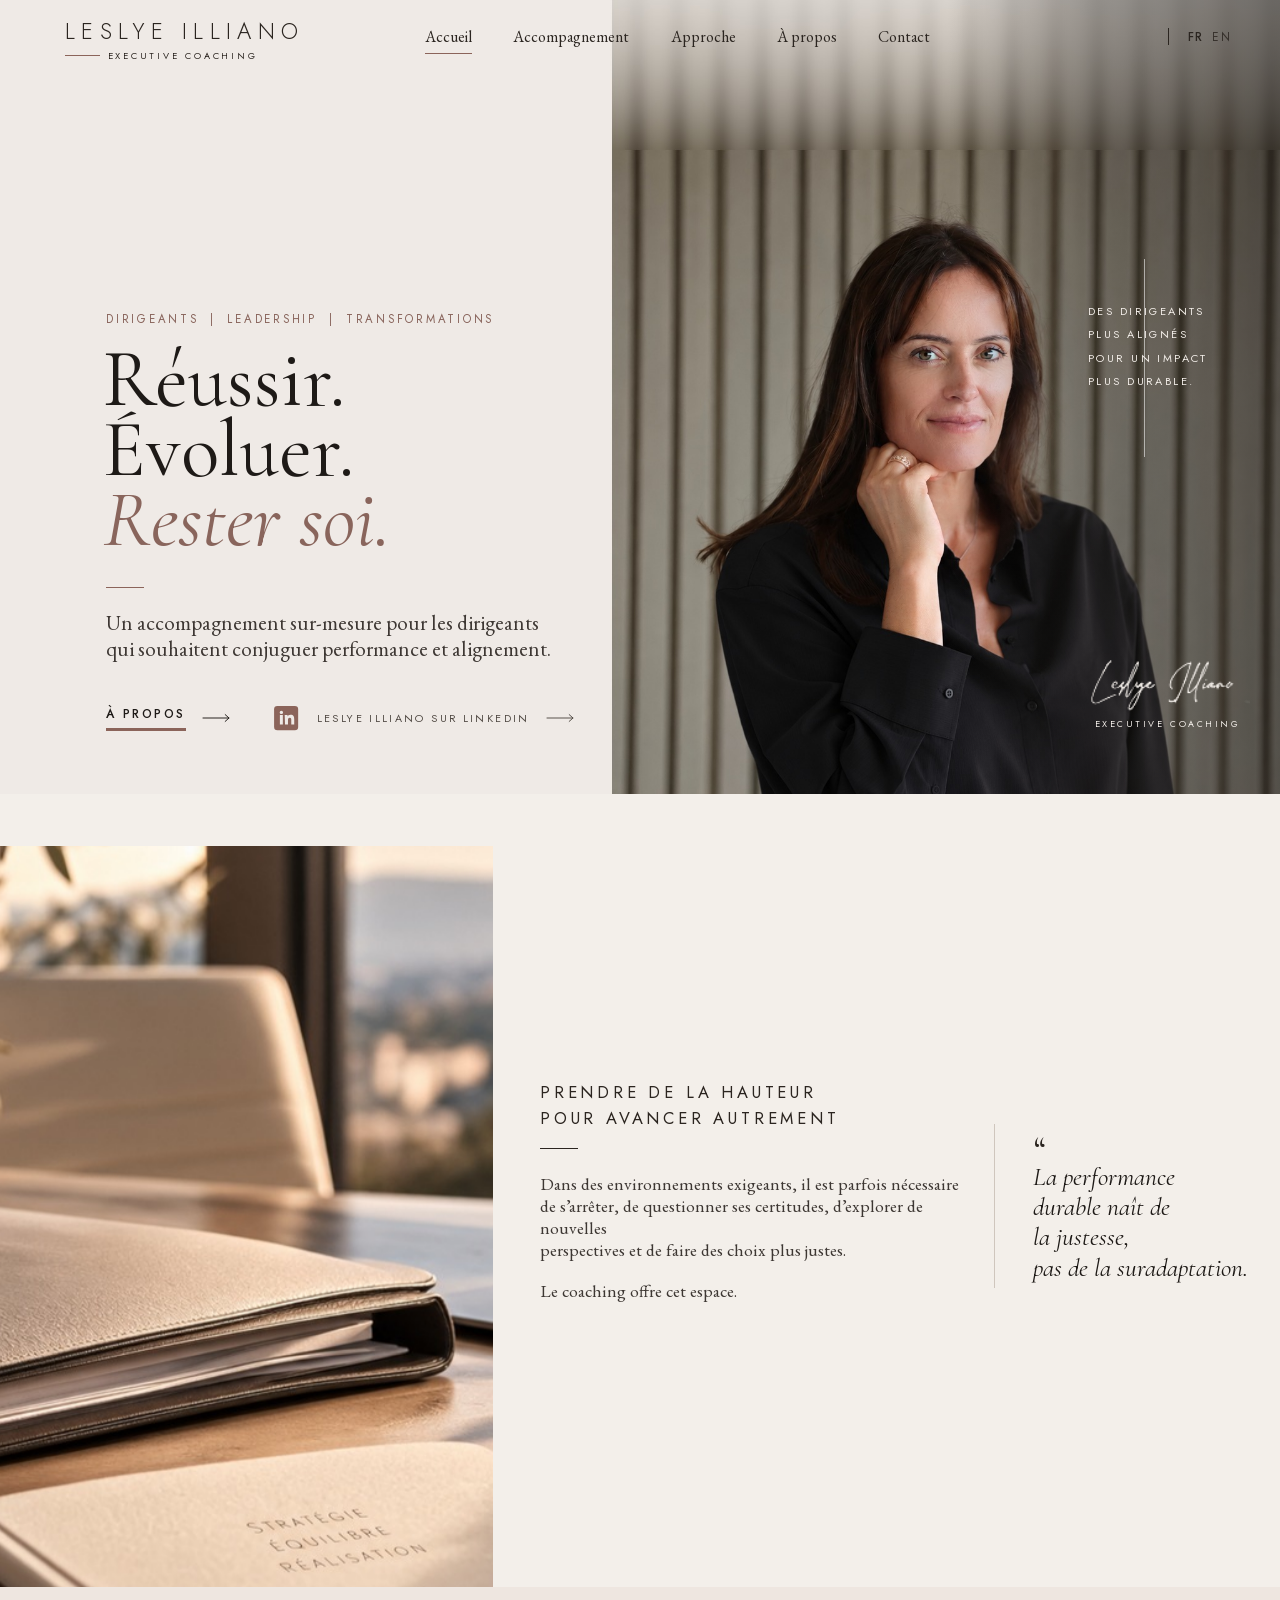
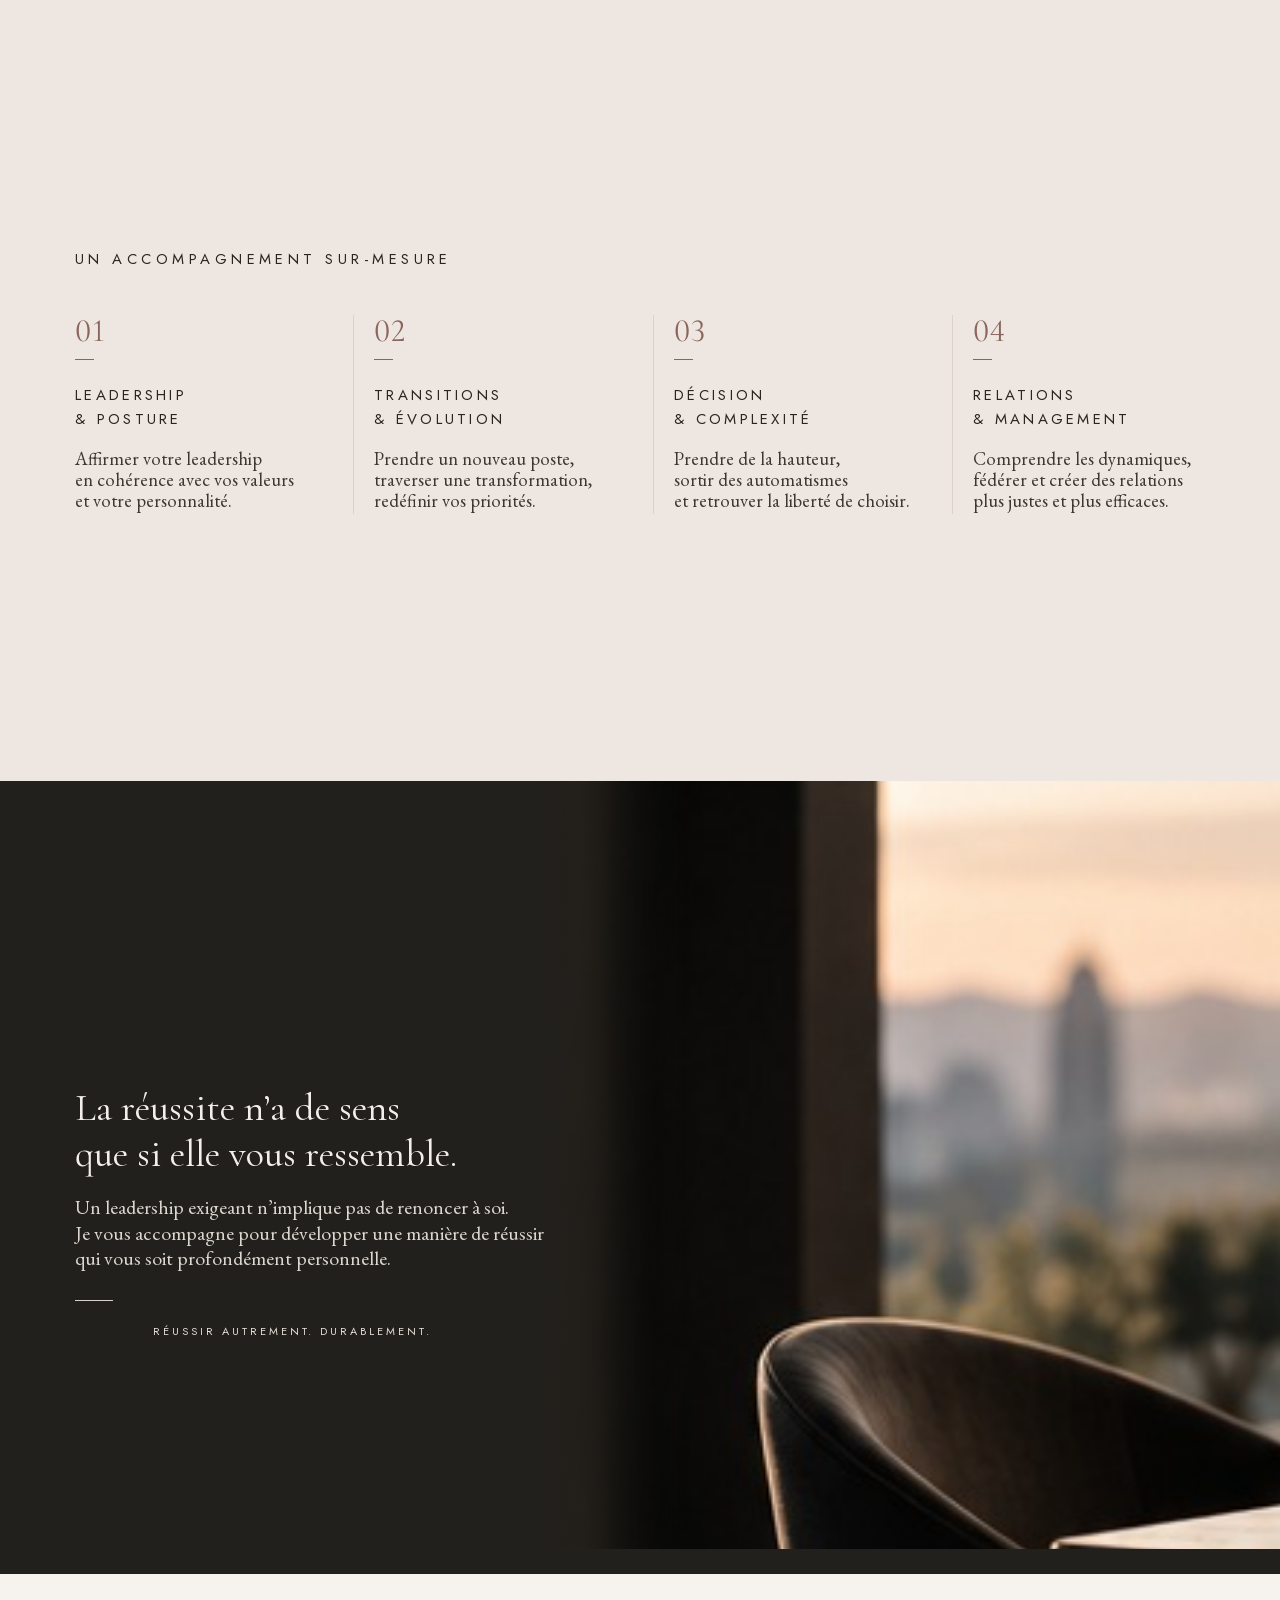
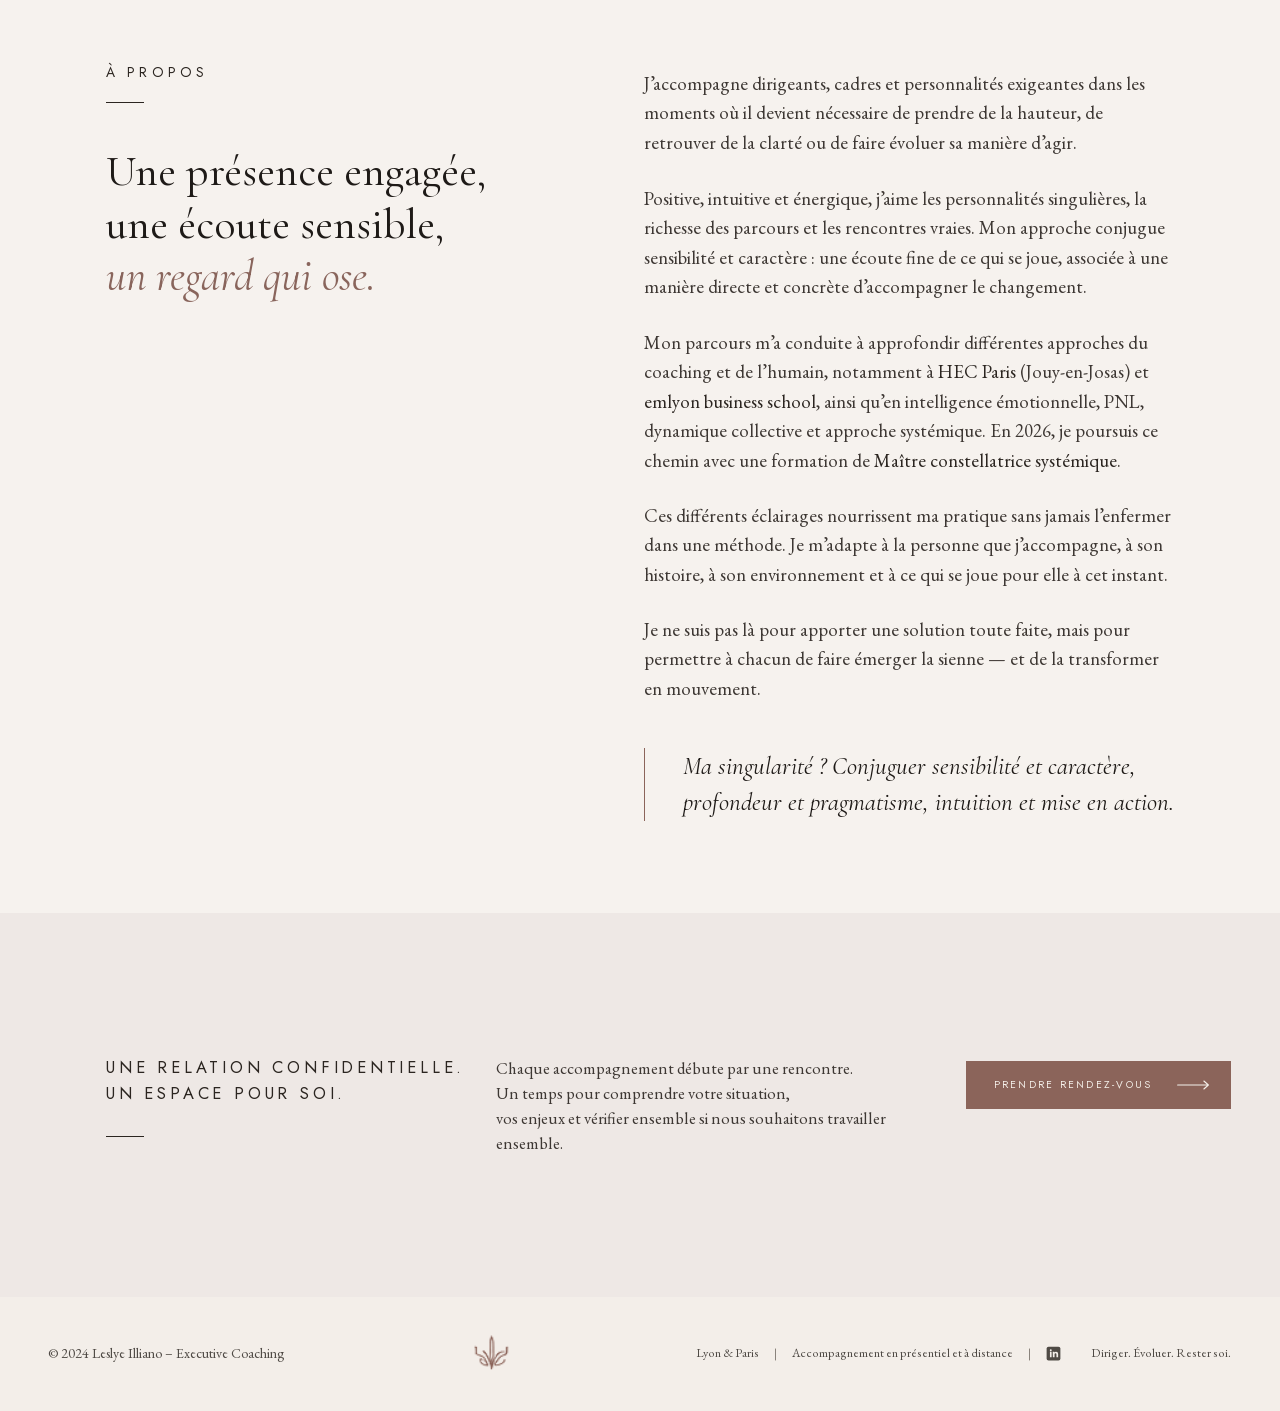
==== commit c7ff840a: "Rappel À propos renforcé dans la première section Co-Authored-By: Claude Opus 5 <noreply@anthropic.c" ====
--- a/index.html
+++ b/index.html
@@ -5,8 +5,8 @@
 <meta name="viewport" content="width=device-width, initial-scale=1">
 <title>Leslye Illiano – Executive Coaching</title>
 <meta name="description" content="Un accompagnement sur-mesure pour les dirigeants qui souhaitent conjuguer performance et alignement. Réussir. Évoluer. Rester soi.">
-<link rel="stylesheet" href="fonts.css?v=19">
-<link rel="stylesheet" href="style.css?v=19">
+<link rel="stylesheet" href="fonts.css?v=21">
+<link rel="stylesheet" href="style.css?v=21">
 </head>
 <body>
 
@@ -171,6 +171,6 @@
   </div>
 </footer>
 
-<script src="script.js?v=19"></script>
+<script src="script.js?v=21"></script>
 </body>
 </html>
--- a/style.css
+++ b/style.css
@@ -187,7 +187,12 @@
   .hero-title { font-size: 4.6rem; line-height: 4.4rem; }
   .hero-text { font-size: 1.6rem; line-height: 2.2rem; }
   .hero-text br, .hauteur-body p br, .conviction .text br, .contact-text br, .col p br { display: none; }
-  .vline, .hero-right, .signature { display: none; }
+  .vline, .hero-right { display: none; }
+  /* signature posée en bas du portrait */
+  .hero .inner { position: static; }
+  .signature { display: block; position: absolute; left: auto; right: 2.6rem; top: auto; bottom: 2.6rem; width: 11.5rem; text-align: right; z-index: 2; }
+  .signature img { width: 11.5rem; margin-left: auto; }
+  .signature span { margin-top: 0.3rem; font-size: 0.64rem; letter-spacing: 0.24em; }
   .hauteur-photo { position: relative; width: 100%; height: 26rem; }
   .hauteur .inner { flex-direction: column; padding: 3.2rem 2.4rem 4rem; }
   .hauteur-body { max-width: none; }
@@ -369,7 +374,7 @@
 .hero-linkedin {
   display: inline-flex; align-items: center; gap: 1.4rem;
   font-family: var(--sans); font-weight: 400; font-size: 0.86rem; letter-spacing: 0.22em;
-  text-transform: uppercase; color: var(--ink); white-space: nowrap;
+  text-transform: uppercase; color: #514a44; white-space: nowrap;
   transition: color .4s var(--ease);
 }
 .hero-linkedin .li-badge { flex: none; display: inline-flex; }
@@ -434,13 +439,13 @@
 /* --- petit rappel « À propos » dans la première section --- */
 .hero-cta {
   display: inline-flex; align-items: center; gap: 1.4rem;
-  font-family: var(--sans); font-weight: 400; font-size: 0.86rem; letter-spacing: 0.22em;
-  text-transform: uppercase; color: var(--ink); white-space: nowrap;
+  font-family: var(--sans); font-weight: 500; font-size: 0.98rem; letter-spacing: 0.2em;
+  text-transform: uppercase; color: #1e1a17; white-space: nowrap;
   transition: color .4s var(--ease);
 }
-.hero-cta span { position: relative; padding-bottom: 0.5rem; }
+.hero-cta span { position: relative; padding-bottom: 0.6rem; }
 .hero-cta span::after {
-  content: ""; position: absolute; left: 0; right: 0; bottom: 0; height: 0.1rem;
+  content: ""; position: absolute; left: 0; right: 0; bottom: 0; height: 0.22rem;
   background: var(--rose); transform-origin: left center;
   transition: transform .45s var(--ease);
 }
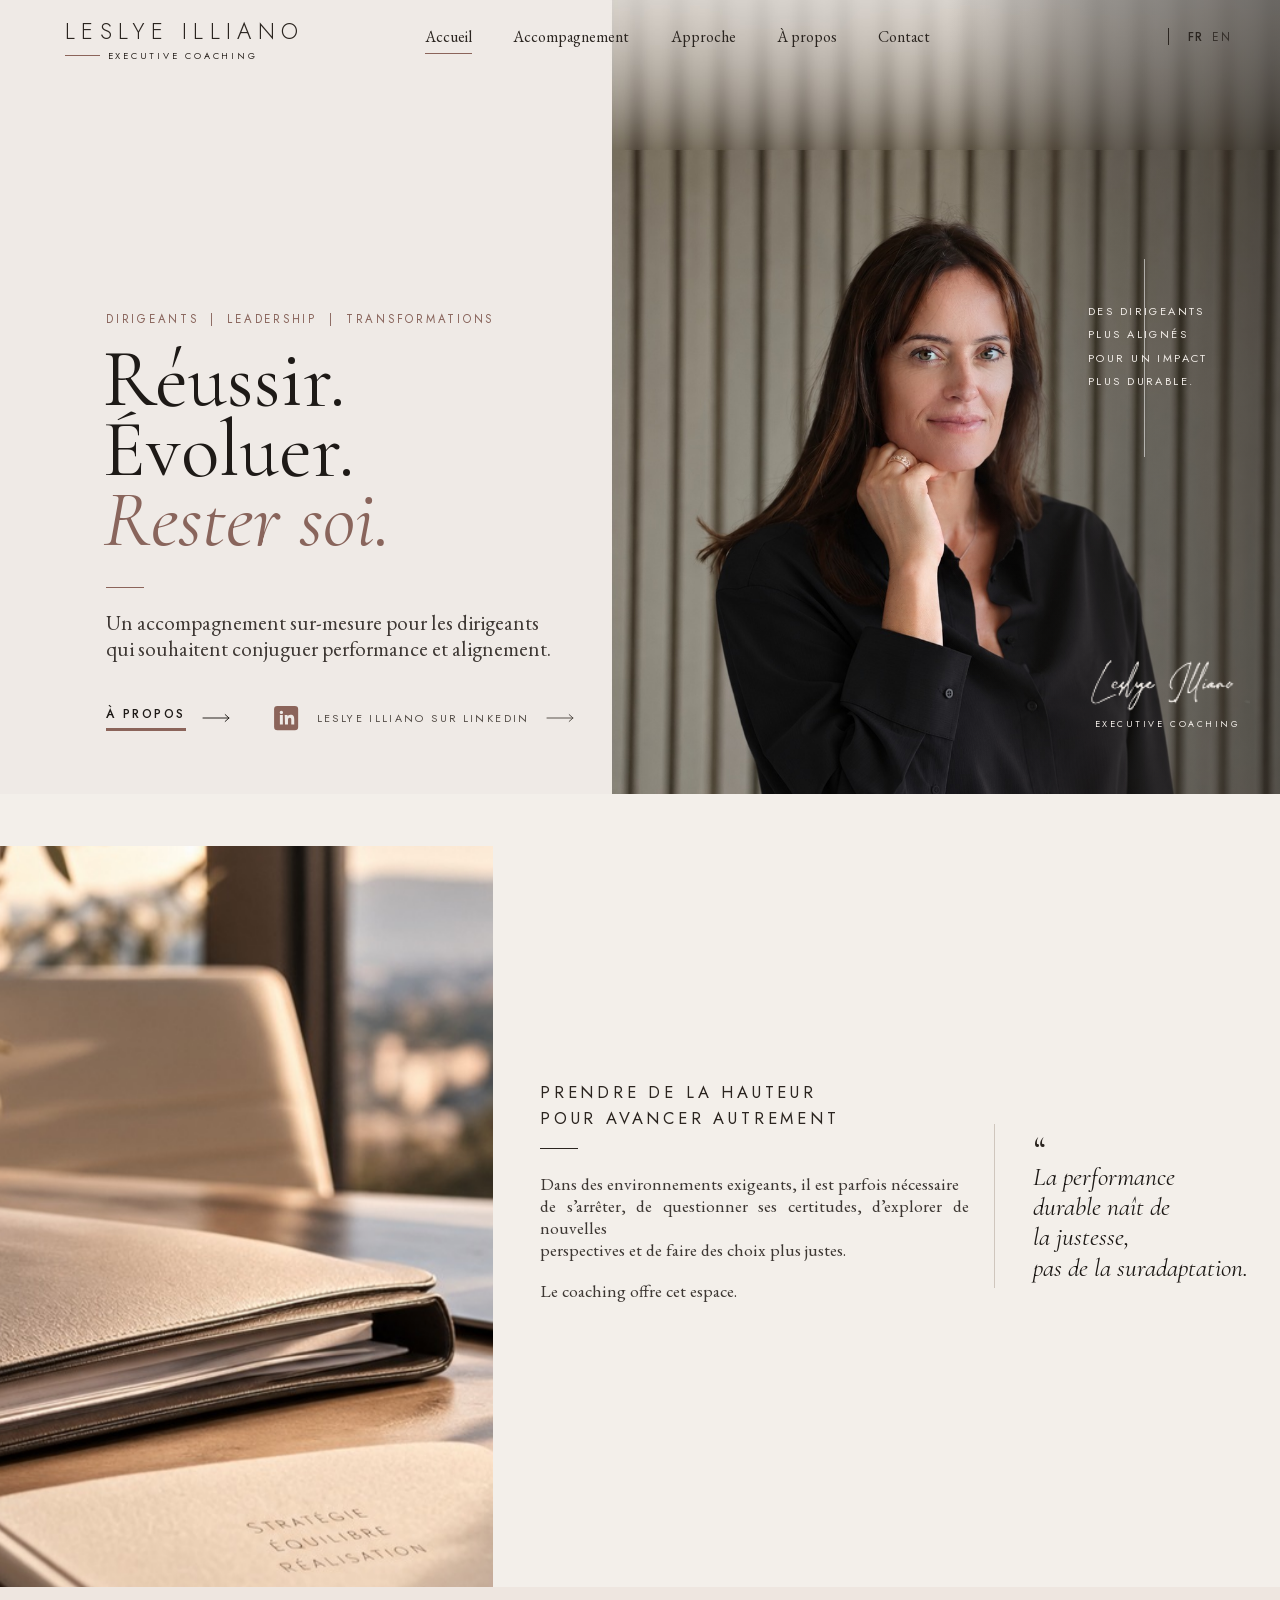
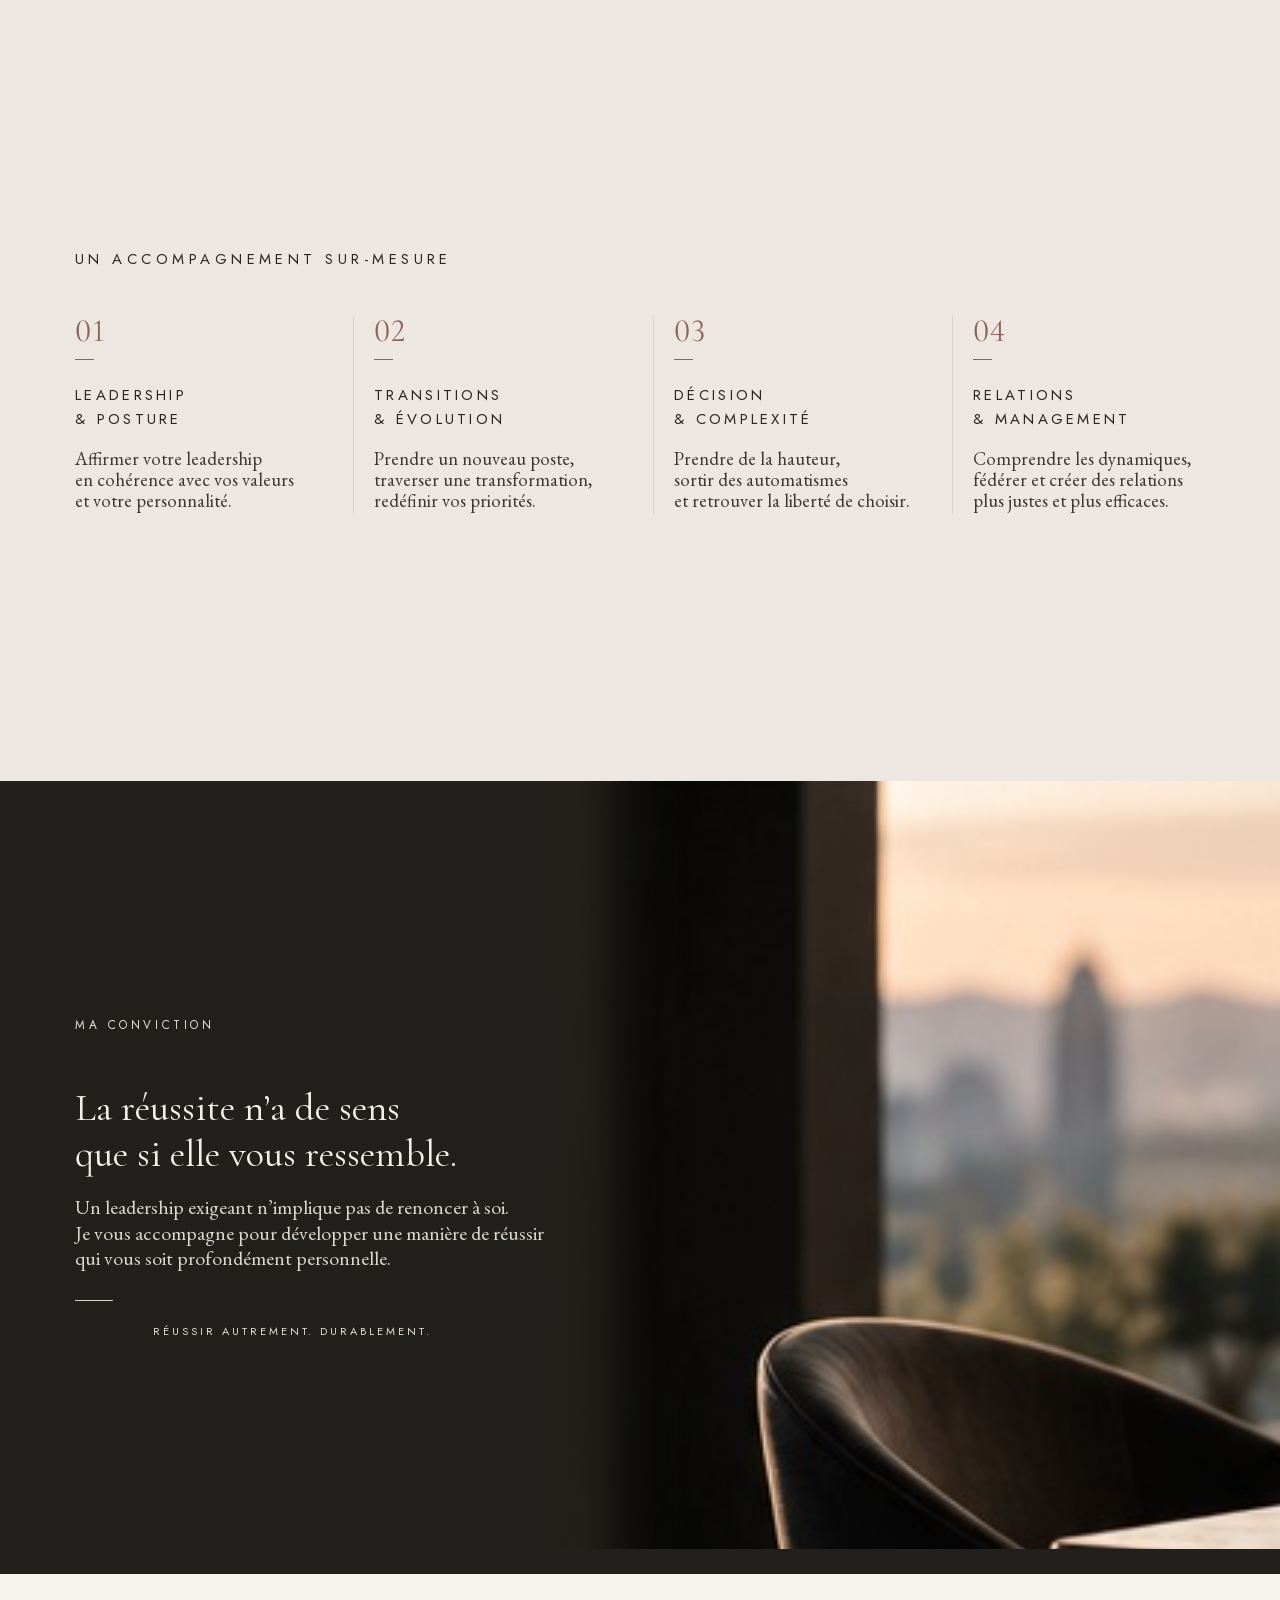
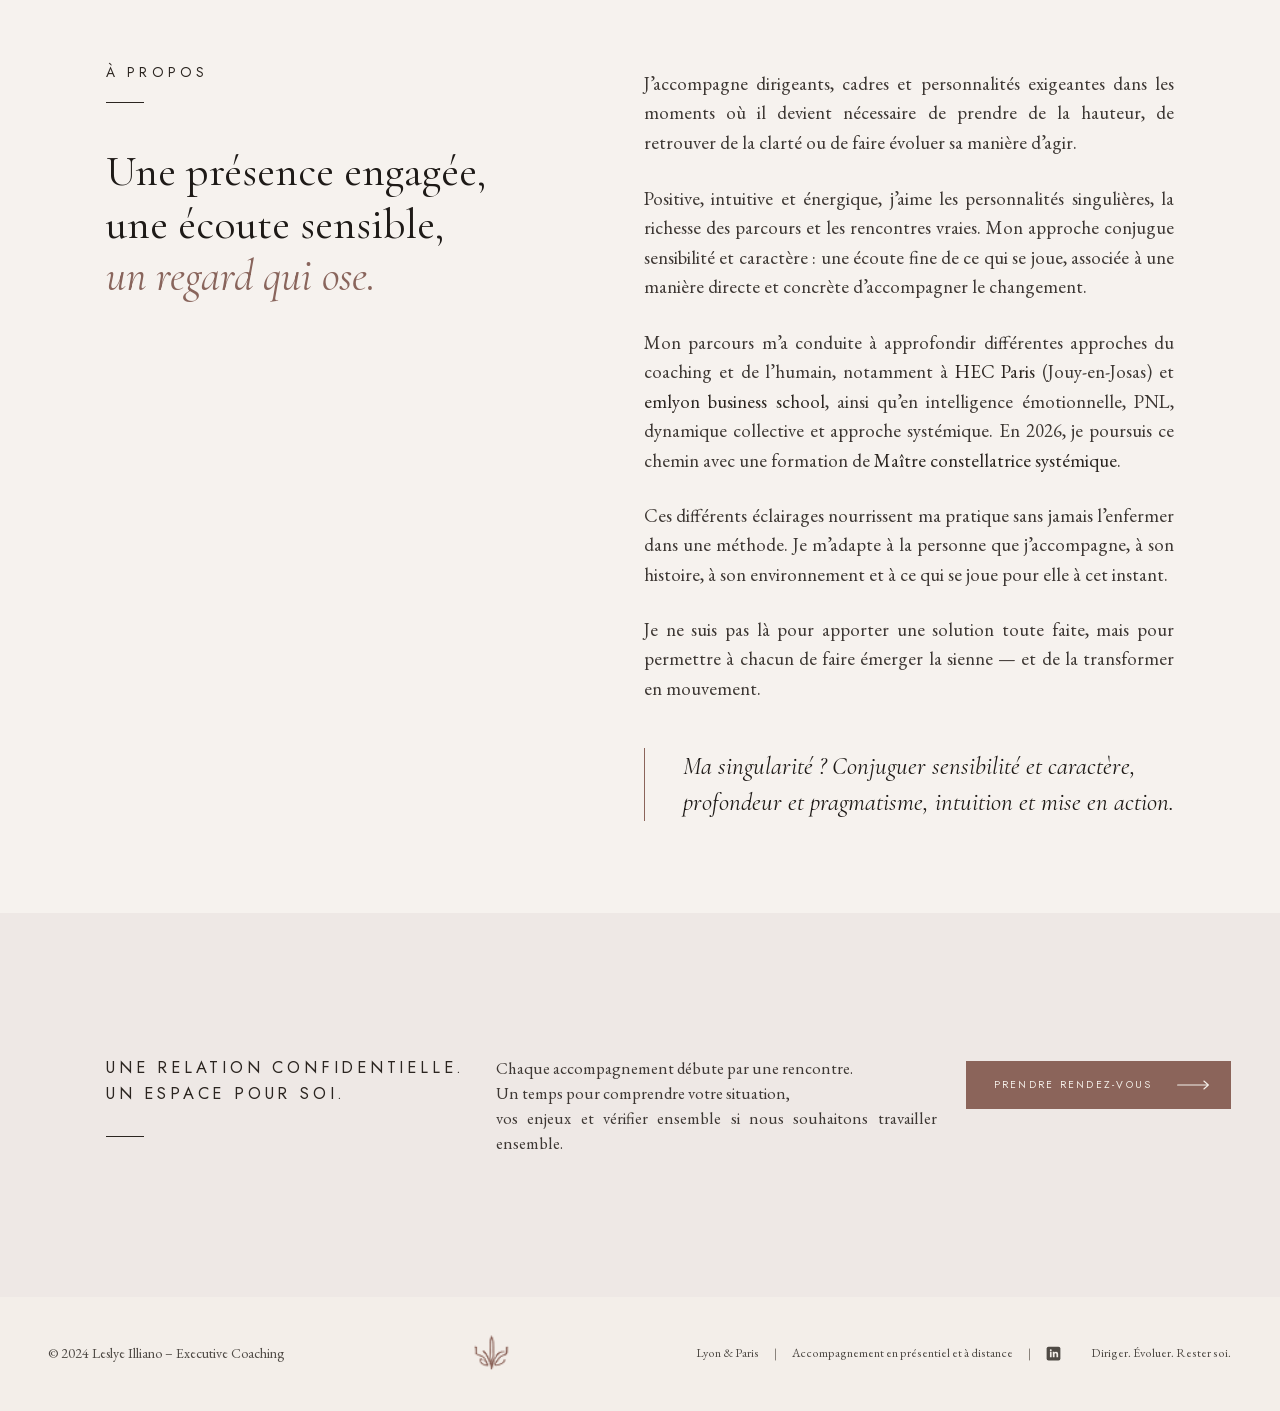
==== commit 8d7f8df3: "Paragraphes justifiés avec césure française Co-Authored-By: Claude Opus 5 <noreply@anthropic.com>" ====
--- a/index.html
+++ b/index.html
@@ -5,8 +5,8 @@
 <meta name="viewport" content="width=device-width, initial-scale=1">
 <title>Leslye Illiano – Executive Coaching</title>
 <meta name="description" content="Un accompagnement sur-mesure pour les dirigeants qui souhaitent conjuguer performance et alignement. Réussir. Évoluer. Rester soi.">
-<link rel="stylesheet" href="fonts.css?v=21">
-<link rel="stylesheet" href="style.css?v=21">
+<link rel="stylesheet" href="fonts.css?v=22">
+<link rel="stylesheet" href="style.css?v=22">
 </head>
 <body>
 
@@ -171,6 +171,6 @@
   </div>
 </footer>
 
-<script src="script.js?v=21"></script>
+<script src="script.js?v=22"></script>
 </body>
 </html>
--- a/style.css
+++ b/style.css
@@ -456,3 +456,22 @@
 
 /* rangée des deux rappels sous l'accroche du hero */
 .hero-actions { display: flex; align-items: center; flex-wrap: wrap; gap: 1.8rem 3.4rem; margin-top: 3.4rem; }
+
+/* ==================== Paragraphes justifiés ====================
+   Texte aligné à gauche et à droite. La césure automatique en français
+   évite les blancs trop larges entre les mots. Les citations en italique
+   et les colonnes étroites restent alignées à gauche. */
+.hero-text,
+.hauteur-body p,
+.conviction .text,
+.contact-text,
+.apropos-texte p,
+.rdv-intro {
+  text-align: justify;
+  text-justify: inter-word;
+  -webkit-hyphens: auto;
+  hyphens: auto;
+}
+@media (max-width: 760px) {
+  .col p { text-align: justify; -webkit-hyphens: auto; hyphens: auto; }
+}
